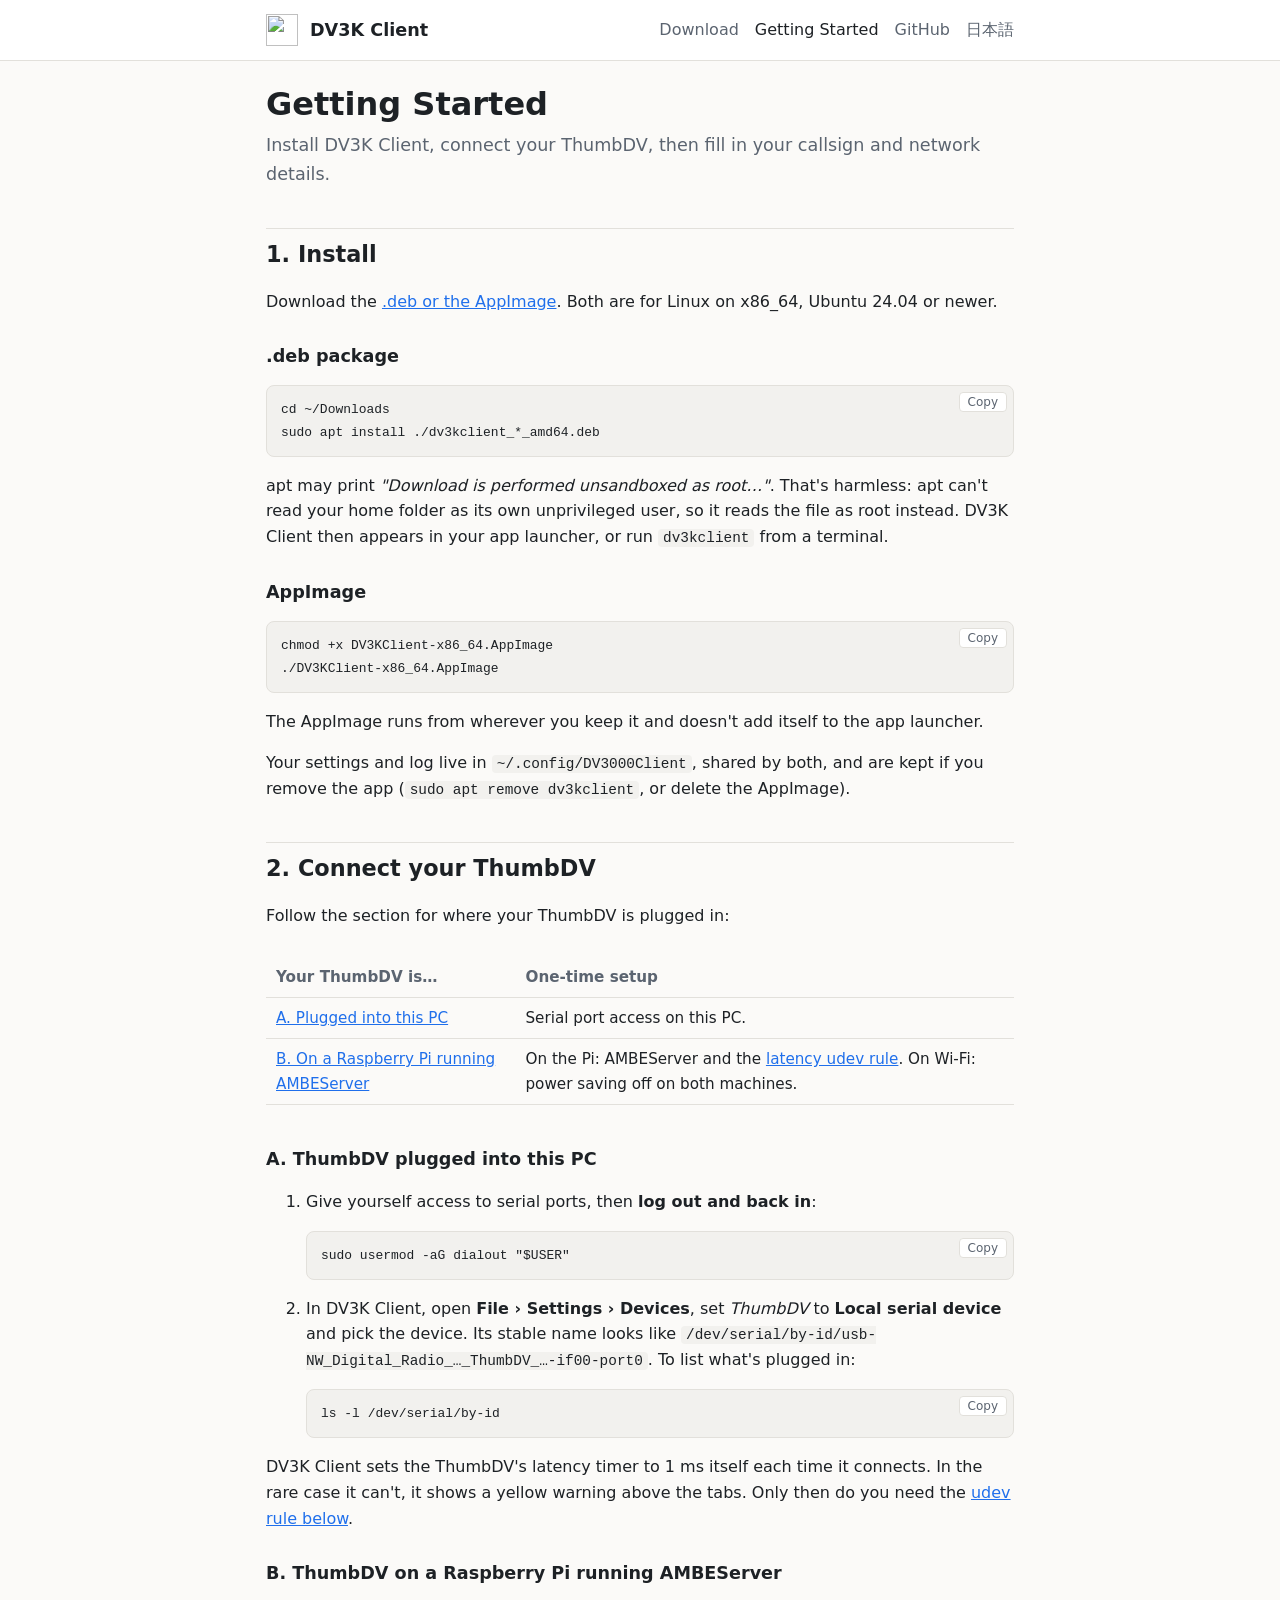
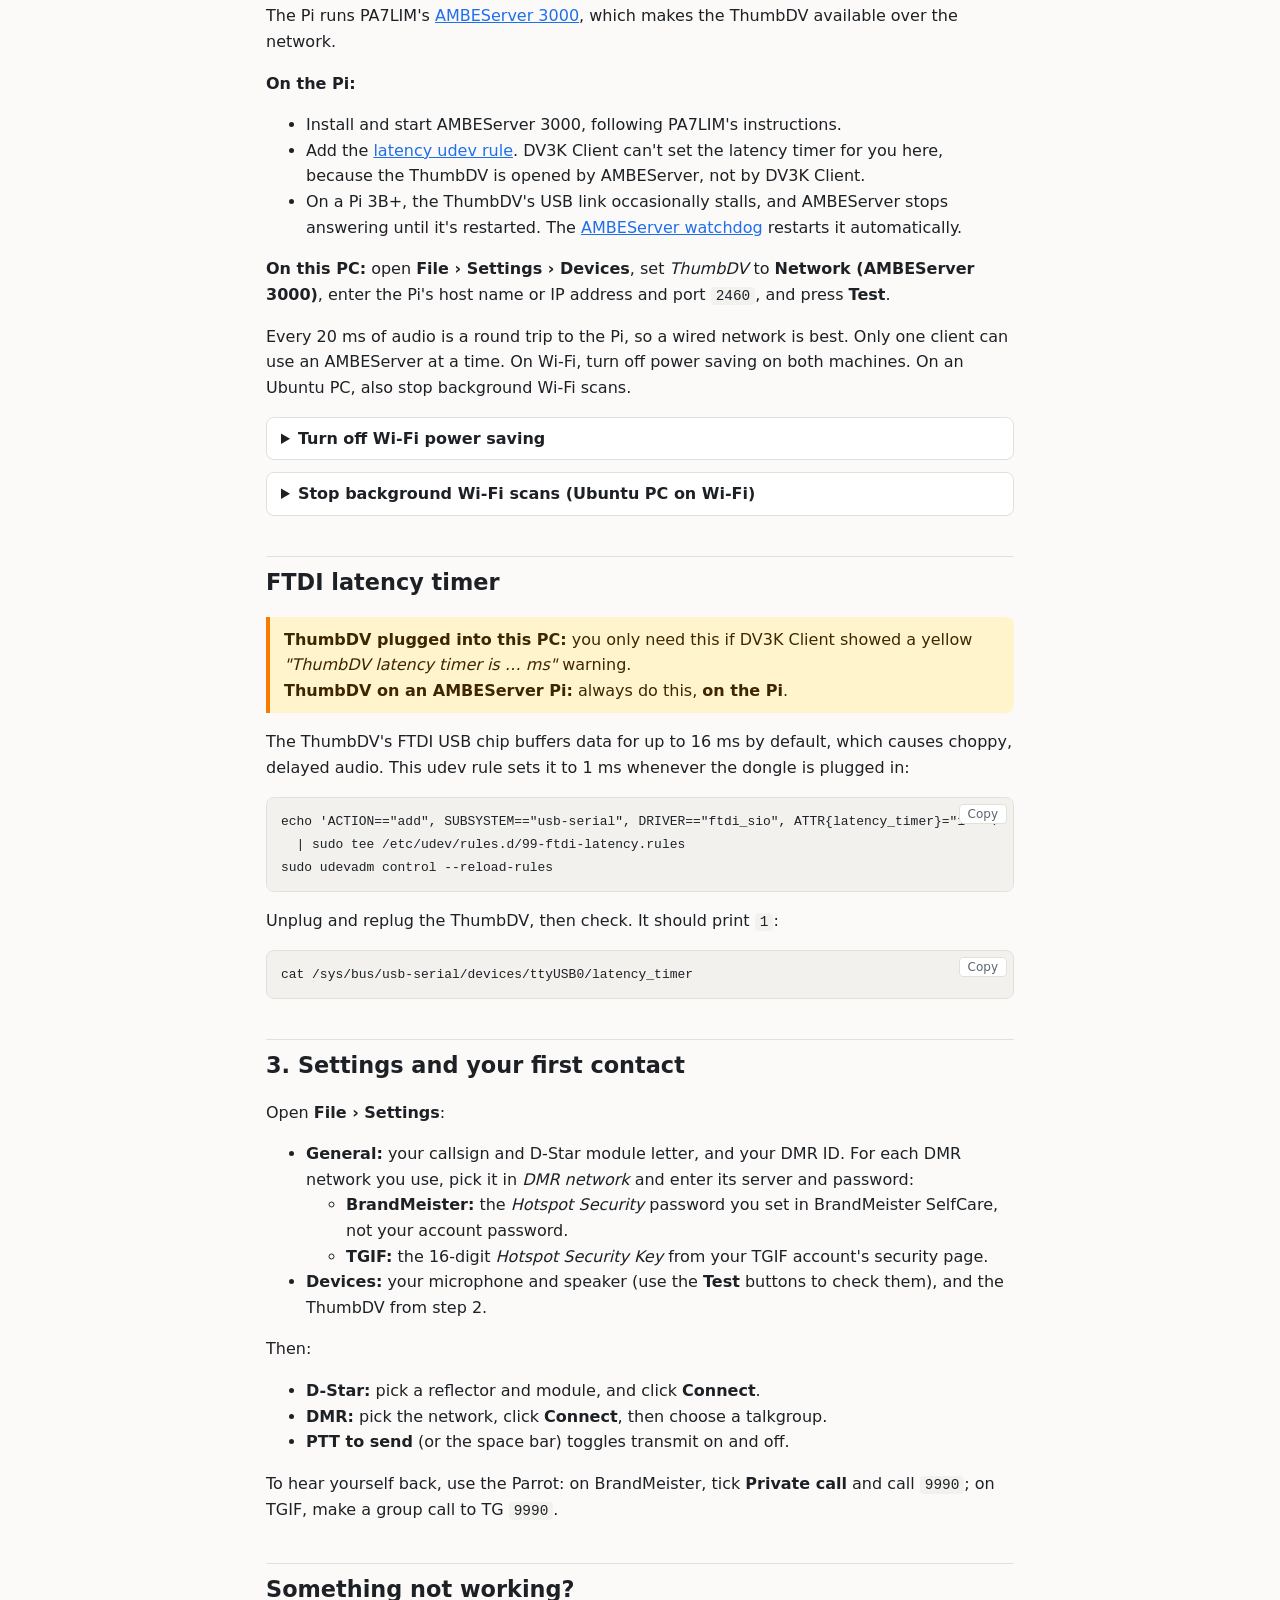
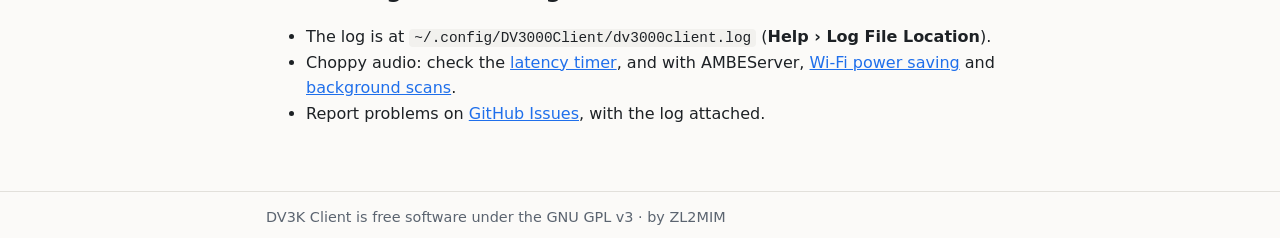
==== site/getting-started.html @ c3e06fcc "Add a Japanese Getting Started page site/ja/getting-started.html follows the English page section fo" ====
<!doctype html>
<html lang="en">
<head>
  <meta charset="utf-8">
  <meta name="viewport" content="width=device-width, initial-scale=1">
  <title>Getting Started · DV3K Client</title>
  <meta name="description" content="Install DV3K Client and set up your ThumbDV, plugged into your PC or on a Raspberry Pi running AMBEServer.">
  <link rel="icon" href="icons/dv3kclient-64.png">
  <link rel="alternate" hreflang="ja" href="ja/getting-started.html">
  <link rel="stylesheet" href="style.css">
</head>
<body>
  <header class="site">
    <div class="inner">
      <img src="icons/dv3kclient-64.png" alt="">
      <a class="name" href="./">DV3K Client</a>
      <nav>
        <a href="./">Download</a>
        <a href="getting-started.html" aria-current="page">Getting Started</a>
        <a href="https://github.com/keit/DV3000Client">GitHub</a>
        <a href="ja/getting-started.html" hreflang="ja" lang="ja">日本語</a>
      </nav>
    </div>
  </header>

  <main class="inner">
    <h1>Getting Started</h1>
    <p class="lead">Install DV3K Client, connect your ThumbDV, then fill in your callsign and
      network details.</p>

    <h2 id="install">1. Install</h2>
    <p>Download the <a href="./#download">.deb or the AppImage</a>. Both are for Linux on
      x86_64, Ubuntu 24.04 or newer.</p>

    <h3 id="install-deb">.deb package</h3>
<pre><code>cd ~/Downloads
sudo apt install ./dv3kclient_*_amd64.deb</code></pre>
    <p>apt may print <em>"Download is performed unsandboxed as root…"</em>. That's harmless:
      apt can't read your home folder as its own unprivileged user, so it reads the file as root
      instead. DV3K Client then appears in your app launcher, or run <code>dv3kclient</code>
      from a terminal.</p>

    <h3 id="install-appimage">AppImage</h3>
<pre><code>chmod +x DV3KClient-x86_64.AppImage
./DV3KClient-x86_64.AppImage</code></pre>
    <p>The AppImage runs from wherever you keep it and doesn't add itself to the app launcher.</p>

    <p>Your settings and log live in <code>~/.config/DV3000Client</code>, shared by both, and are
      kept if you remove the app (<code>sudo apt remove dv3kclient</code>, or delete the
      AppImage).</p>

    <h2 id="thumbdv">2. Connect your ThumbDV</h2>
    <p>Follow the section for where your ThumbDV is plugged in:</p>
    <div class="table-wrap">
      <table>
        <thead>
          <tr><th>Your ThumbDV is…</th><th>One-time setup</th></tr>
        </thead>
        <tbody>
          <tr>
            <td><a href="#thumbdv-usb">A. Plugged into this PC</a></td>
            <td>Serial port access on this PC.</td>
          </tr>
          <tr>
            <td><a href="#thumbdv-ambeserver">B. On a Raspberry Pi running AMBEServer</a></td>
            <td>On the Pi: AMBEServer and the <a href="#ftdi-latency-timer">latency udev rule</a>.
              On Wi-Fi: power saving off on both machines.</td>
          </tr>
        </tbody>
      </table>
    </div>

    <h3 id="thumbdv-usb">A. ThumbDV plugged into this PC</h3>
    <ol>
      <li>
        <p>Give yourself access to serial ports, then <strong>log out and back in</strong>:</p>
<pre><code>sudo usermod -aG dialout "$USER"</code></pre>
      </li>
      <li>
        <p>In DV3K Client, open <strong>File › Settings › Devices</strong>, set
          <em>ThumbDV</em> to <strong>Local serial device</strong> and pick the device. Its stable name looks
          like <code>/dev/serial/by-id/usb-NW_Digital_Radio_…_ThumbDV_…-if00-port0</code>. To
          list what's plugged in:</p>
<pre><code>ls -l /dev/serial/by-id</code></pre>
      </li>
    </ol>
    <p>DV3K Client sets the ThumbDV's latency timer to 1&nbsp;ms itself each time it connects. In
      the rare case it can't, it shows a yellow warning above the tabs. Only then do you need the
      <a href="#ftdi-latency-timer">udev rule below</a>.</p>

    <h3 id="thumbdv-ambeserver">B. ThumbDV on a Raspberry Pi running AMBEServer</h3>
    <p>The Pi runs PA7LIM's
      <a href="https://www.pa7lim.nl/ambeserver-3000-for-linux/">AMBEServer 3000</a>, which makes
      the ThumbDV available over the network.</p>
    <p><strong>On the Pi:</strong></p>
    <ul>
      <li>Install and start AMBEServer 3000, following PA7LIM's instructions.</li>
      <li>Add the <a href="#ftdi-latency-timer">latency udev rule</a>. DV3K Client can't
        set the latency timer for you here, because the ThumbDV is opened by AMBEServer, not
        by DV3K Client.</li>
      <li>On a Pi 3B+, the ThumbDV's USB link occasionally stalls, and AMBEServer stops
        answering until it's restarted. The
        <a href="https://github.com/keit/DV3000Client/tree/master/scripts/pi-star">AMBEServer
        watchdog</a> restarts it automatically.</li>
    </ul>
    <p><strong>On this PC:</strong> open <strong>File › Settings › Devices</strong>, set
      <em>ThumbDV</em> to <strong>Network (AMBEServer 3000)</strong>, enter the Pi's host name or
      IP address and port <code>2460</code>, and press <strong>Test</strong>.</p>
    <p>Every 20&nbsp;ms of audio is a round trip to the Pi, so a wired network is best. Only
      one client can use an AMBEServer at a time. On Wi-Fi, turn off power saving on both
      machines. On an Ubuntu PC, also stop background Wi-Fi scans.</p>

    <details id="wifi-powersave">
      <summary>Turn off Wi-Fi power saving</summary>
      <p>Power saving can hold packets for 100&nbsp;ms or more when traffic starts after a pause,
        which is exactly what pressing PTT does.</p>
      <p><strong>Raspberry Pi</strong> (Raspberry Pi OS, Pi-Star):</p>
<pre><code>echo 'ACTION=="add", SUBSYSTEM=="net", KERNEL=="wlan*", RUN+="/sbin/iw dev $env{INTERFACE} set power_save off"' \
  | sudo tee /etc/udev/rules.d/70-wifi-powersave-off.rules
sudo reboot</code></pre>
      <p><strong>Ubuntu PC</strong> (NetworkManager):</p>
<pre><code>printf '[connection]\nwifi.powersave = 2\n' \
  | sudo tee /etc/NetworkManager/conf.d/wifi-powersave-off.conf
sudo systemctl restart NetworkManager</code></pre>
      <p>Check with <code>iw dev &lt;interface&gt; get power_save</code>. <code>iw dev</code>
        lists the interface names.</p>
    </details>

    <details id="wifi-scans">
      <summary>Stop background Wi-Fi scans (Ubuntu PC on Wi-Fi)</summary>
      <p>Every few minutes the Wi-Fi card scans all channels, which takes it off your
        network for about 9 seconds and breaks up audio for 10–20 seconds. On a GNOME desktop
        two things trigger these scans, and both need turning off:</p>
      <ol>
        <li>
          <p><strong>Location Services</strong> (Settings › Privacy &amp; Security). Features that
            use your location stop working, e.g. Night Light's automatic schedule.</p>
<pre><code>gsettings set org.gnome.system.location enabled false</code></pre>
        </li>
        <li>
          <p><strong>NetworkManager's roaming scan</strong>, which stops when the connection is
            locked to your access point. The PC then won't switch access points by itself, so
            skip this on a mesh network or a laptop that moves around. Replace
            <code>MyWiFi</code> with your connection's name from
            <code>nmcli connection show</code>:</p>
<pre><code>iw dev | grep Interface                 # e.g. wlp1s0
iw dev wlp1s0 link | head -1             # Connected to xx:xx:xx:xx:xx:xx
nmcli connection modify MyWiFi 802-11-wireless.bssid xx:xx:xx:xx:xx:xx
nmcli connection up MyWiFi</code></pre>
        </li>
      </ol>
    </details>

    <h2 id="ftdi-latency-timer">FTDI latency timer</h2>
    <div class="callout">
      <strong>ThumbDV plugged into this PC:</strong> you only need this if DV3K Client showed a
      yellow <em>"ThumbDV latency timer is … ms"</em> warning.<br>
      <strong>ThumbDV on an AMBEServer Pi:</strong> always do this, <strong>on the
      Pi</strong>.
    </div>
    <p>The ThumbDV's FTDI USB chip buffers data for up to 16&nbsp;ms by default, which causes
      choppy, delayed audio. This udev rule sets it to 1&nbsp;ms whenever the dongle is plugged
      in:</p>
<pre><code>echo 'ACTION=="add", SUBSYSTEM=="usb-serial", DRIVER=="ftdi_sio", ATTR{latency_timer}="1"' \
  | sudo tee /etc/udev/rules.d/99-ftdi-latency.rules
sudo udevadm control --reload-rules</code></pre>
    <p>Unplug and replug the ThumbDV, then check. It should print <code>1</code>:</p>
<pre><code>cat /sys/bus/usb-serial/devices/ttyUSB0/latency_timer</code></pre>

    <h2 id="settings">3. Settings and your first contact</h2>
    <p>Open <strong>File › Settings</strong>:</p>
    <ul>
      <li><strong>General:</strong> your callsign and D-Star module letter, and your DMR ID. For
        each DMR network you use, pick it in <em>DMR network</em> and enter its server and
        password:
        <ul>
          <li><strong>BrandMeister:</strong> the <em>Hotspot Security</em> password you set in
            BrandMeister SelfCare, not your account password.</li>
          <li><strong>TGIF:</strong> the 16-digit <em>Hotspot Security Key</em> from your TGIF
            account's security page.</li>
        </ul>
      </li>
      <li><strong>Devices:</strong> your microphone and speaker (use the <strong>Test</strong>
        buttons to check them), and the ThumbDV from step 2.</li>
    </ul>
    <p>Then:</p>
    <ul>
      <li><strong>D-Star:</strong> pick a reflector and module, and click
        <strong>Connect</strong>.</li>
      <li><strong>DMR:</strong> pick the network, click <strong>Connect</strong>, then choose a
        talkgroup.</li>
      <li><strong>PTT to send</strong> (or the space bar) toggles transmit on and off.</li>
    </ul>
    <p>To hear yourself back, use the Parrot: on BrandMeister, tick <strong>Private
      call</strong> and call <code>9990</code>; on TGIF, make a group call to TG
      <code>9990</code>.</p>

    <h2 id="help">Something not working?</h2>
    <ul>
      <li>The log is at <code>~/.config/DV3000Client/dv3000client.log</code>
        (<strong>Help › Log File Location</strong>).</li>
      <li>Choppy audio: check the <a href="#ftdi-latency-timer">latency timer</a>, and with
        AMBEServer, <a href="#wifi-powersave">Wi-Fi power saving</a> and
        <a href="#wifi-scans">background scans</a>.</li>
      <li>Report problems on <a href="https://github.com/keit/DV3000Client/issues">GitHub
        Issues</a>, with the log attached.</li>
    </ul>
  </main>

  <footer>
    <div class="inner">DV3K Client is free software under the GNU GPL v3 &middot; by ZL2MIM</div>
  </footer>
  <script src="site.js"></script>
</body>
</html>
---- site/style.css ----
:root {
  --bg: #fbfaf8;
  --surface: #ffffff;
  --text: #1d2125;
  --muted: #5b6470;
  --border: #e2e0db;
  --accent: #1f6feb;
  --accent-text: #ffffff;
  --code-bg: #f2f1ee;
  --warn-bg: #fff4cc;
  --warn-border: #f57c00;
  --warn-text: #3e2700;
  --radius: 8px;
  color-scheme: light;
}

@media (prefers-color-scheme: dark) {
  :root {
    --bg: #15181c;
    --surface: #1c2025;
    --text: #e6e8eb;
    --muted: #9aa3ad;
    --border: #2d333a;
    --accent: #4c94ff;
    --accent-text: #0b0d10;
    --code-bg: #22272e;
    --warn-bg: #3a2e10;
    --warn-border: #f5a623;
    --warn-text: #fbe7b5;
    color-scheme: dark;
  }
}

* { box-sizing: border-box; }

body {
  margin: 0;
  background: var(--bg);
  color: var(--text);
  font: 16px/1.6 system-ui, -apple-system, "Segoe UI", Ubuntu, Roboto, sans-serif;
}

a { color: var(--accent); }

header.site {
  border-bottom: 1px solid var(--border);
  background: var(--surface);
}
header.site .inner {
  display: flex;
  align-items: center;
  gap: 12px;
  flex-wrap: wrap;
}
header.site img { width: 32px; height: 32px; }
header.site .name { font-weight: 700; color: var(--text); text-decoration: none; font-size: 1.1rem; }
header.site nav { margin-left: auto; display: flex; gap: 16px; }
header.site nav a { color: var(--muted); text-decoration: none; }
header.site nav a:hover, header.site nav a[aria-current] { color: var(--text); }

.inner { max-width: 780px; margin: 0 auto; padding: 14px 16px; }
main.inner { padding-top: 24px; padding-bottom: 48px; }

h1 { font-size: 2rem; line-height: 1.2; margin: 0 0 8px; }
h2 { font-size: 1.4rem; margin: 40px 0 8px; padding-top: 8px; border-top: 1px solid var(--border); }
h3 { font-size: 1.1rem; margin: 28px 0 6px; }
.lead { color: var(--muted); font-size: 1.1rem; margin-top: 0; }

pre, code { font-family: ui-monospace, "SFMono-Regular", "Ubuntu Mono", Menlo, monospace; font-size: 0.9em; }
code { background: var(--code-bg); padding: 1px 5px; border-radius: 4px; }
pre {
  position: relative;
  background: var(--code-bg);
  border: 1px solid var(--border);
  border-radius: var(--radius);
  /* Room on the right so the Copy button never covers a command. */
  padding: 12px 70px 12px 14px;
  overflow-x: auto;
}
pre code { background: none; padding: 0; }
pre .copy {
  position: absolute;
  top: 6px;
  right: 6px;
  font: 12px system-ui, sans-serif;
  padding: 2px 8px;
  border: 1px solid var(--border);
  border-radius: 4px;
  background: var(--surface);
  color: var(--muted);
  cursor: pointer;
}

table { border-collapse: collapse; width: 100%; margin: 12px 0; font-size: 0.95rem; }
th, td { text-align: left; vertical-align: top; padding: 8px 10px; border-bottom: 1px solid var(--border); }
th { color: var(--muted); font-weight: 600; }
.table-wrap { overflow-x: auto; }

.downloads { display: grid; grid-template-columns: repeat(auto-fit, minmax(240px, 1fr)); gap: 16px; margin: 24px 0; }
.card {
  background: var(--surface);
  border: 1px solid var(--border);
  border-radius: var(--radius);
  padding: 18px;
}
.card h3 { margin-top: 0; }
.card p { margin: 6px 0 14px; color: var(--muted); }
.button {
  display: inline-block;
  background: var(--accent);
  color: var(--accent-text);
  text-decoration: none;
  font-weight: 600;
  padding: 9px 16px;
  border-radius: 6px;
}
.version { color: var(--muted); font-size: 0.95rem; }

.callout {
  border-left: 4px solid var(--warn-border);
  background: var(--warn-bg);
  color: var(--warn-text);
  padding: 10px 14px;
  border-radius: 0 var(--radius) var(--radius) 0;
  margin: 16px 0;
}
.callout a { color: inherit; }

details {
  border: 1px solid var(--border);
  border-radius: var(--radius);
  padding: 8px 14px;
  margin: 12px 0;
  background: var(--surface);
}
details summary { cursor: pointer; font-weight: 600; }
details[open] summary { margin-bottom: 8px; }

ul.features { padding-left: 20px; }
footer { color: var(--muted); font-size: 0.9rem; border-top: 1px solid var(--border); }
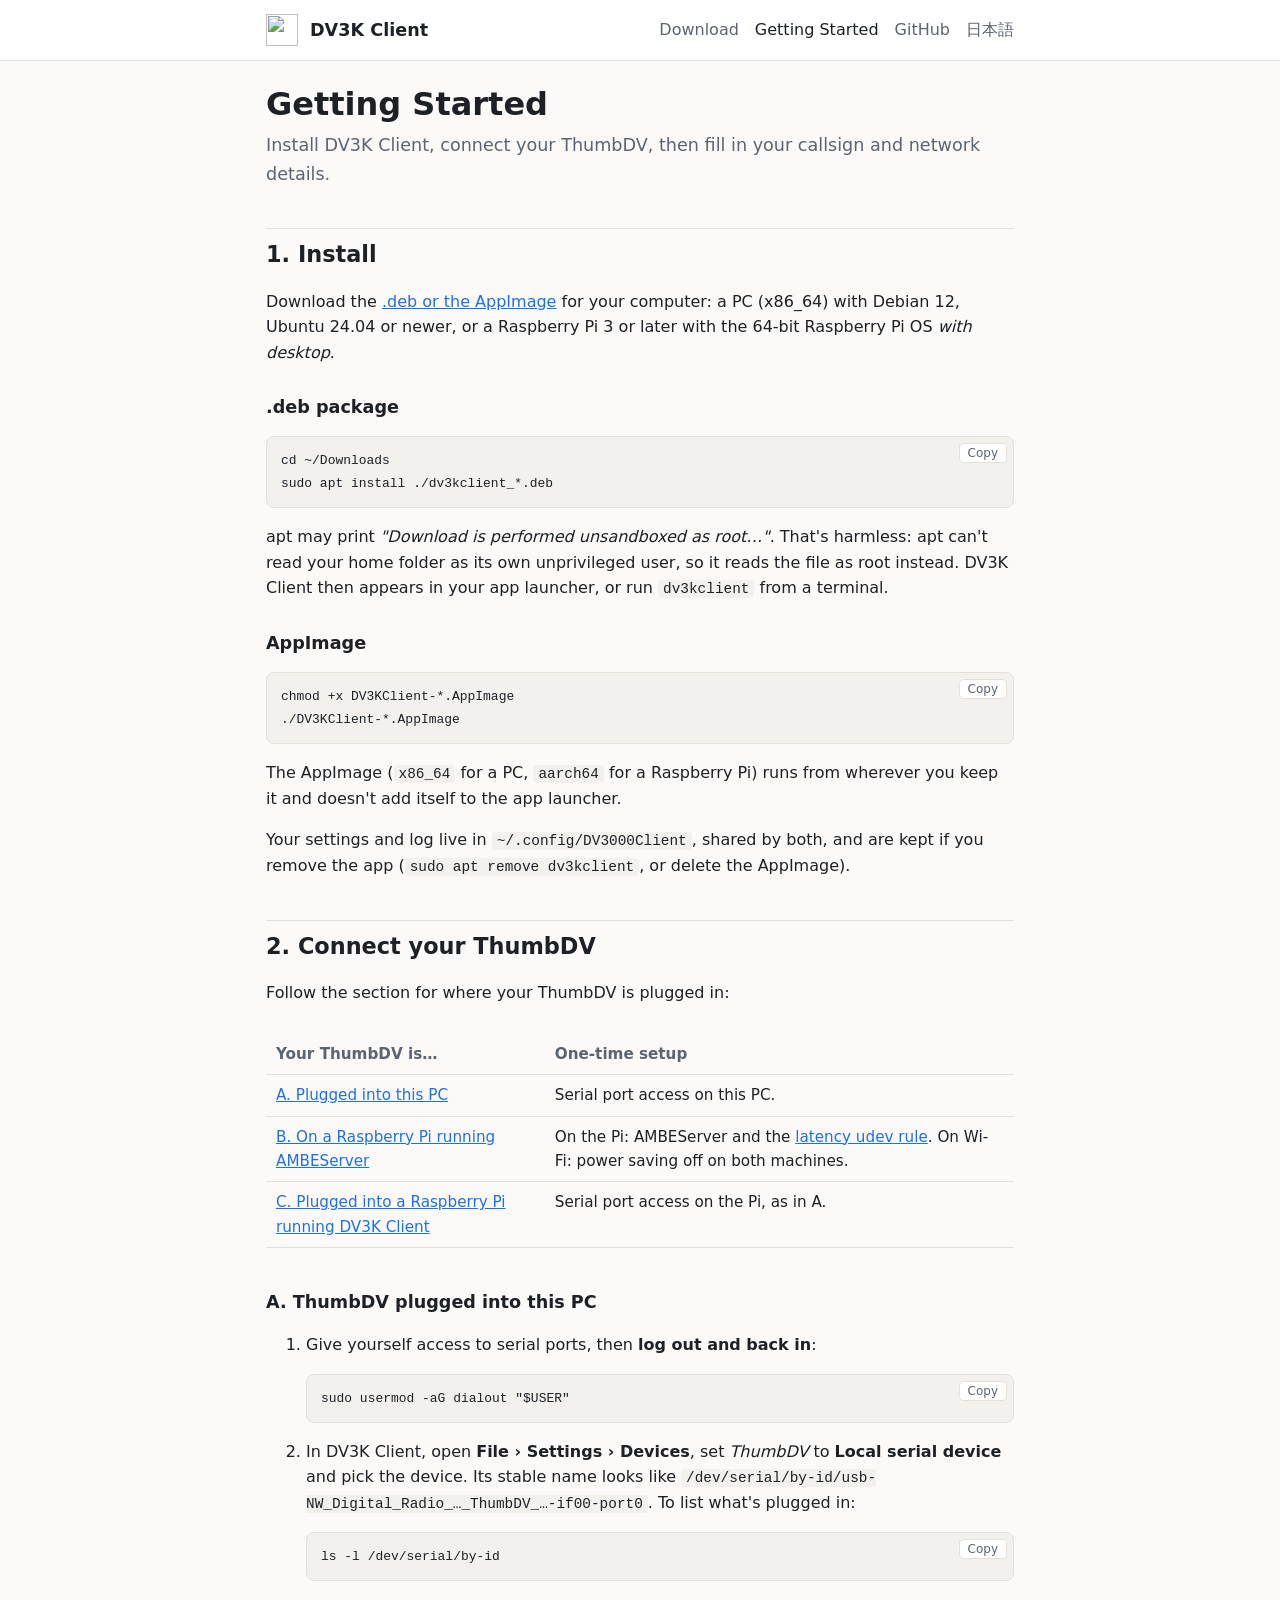
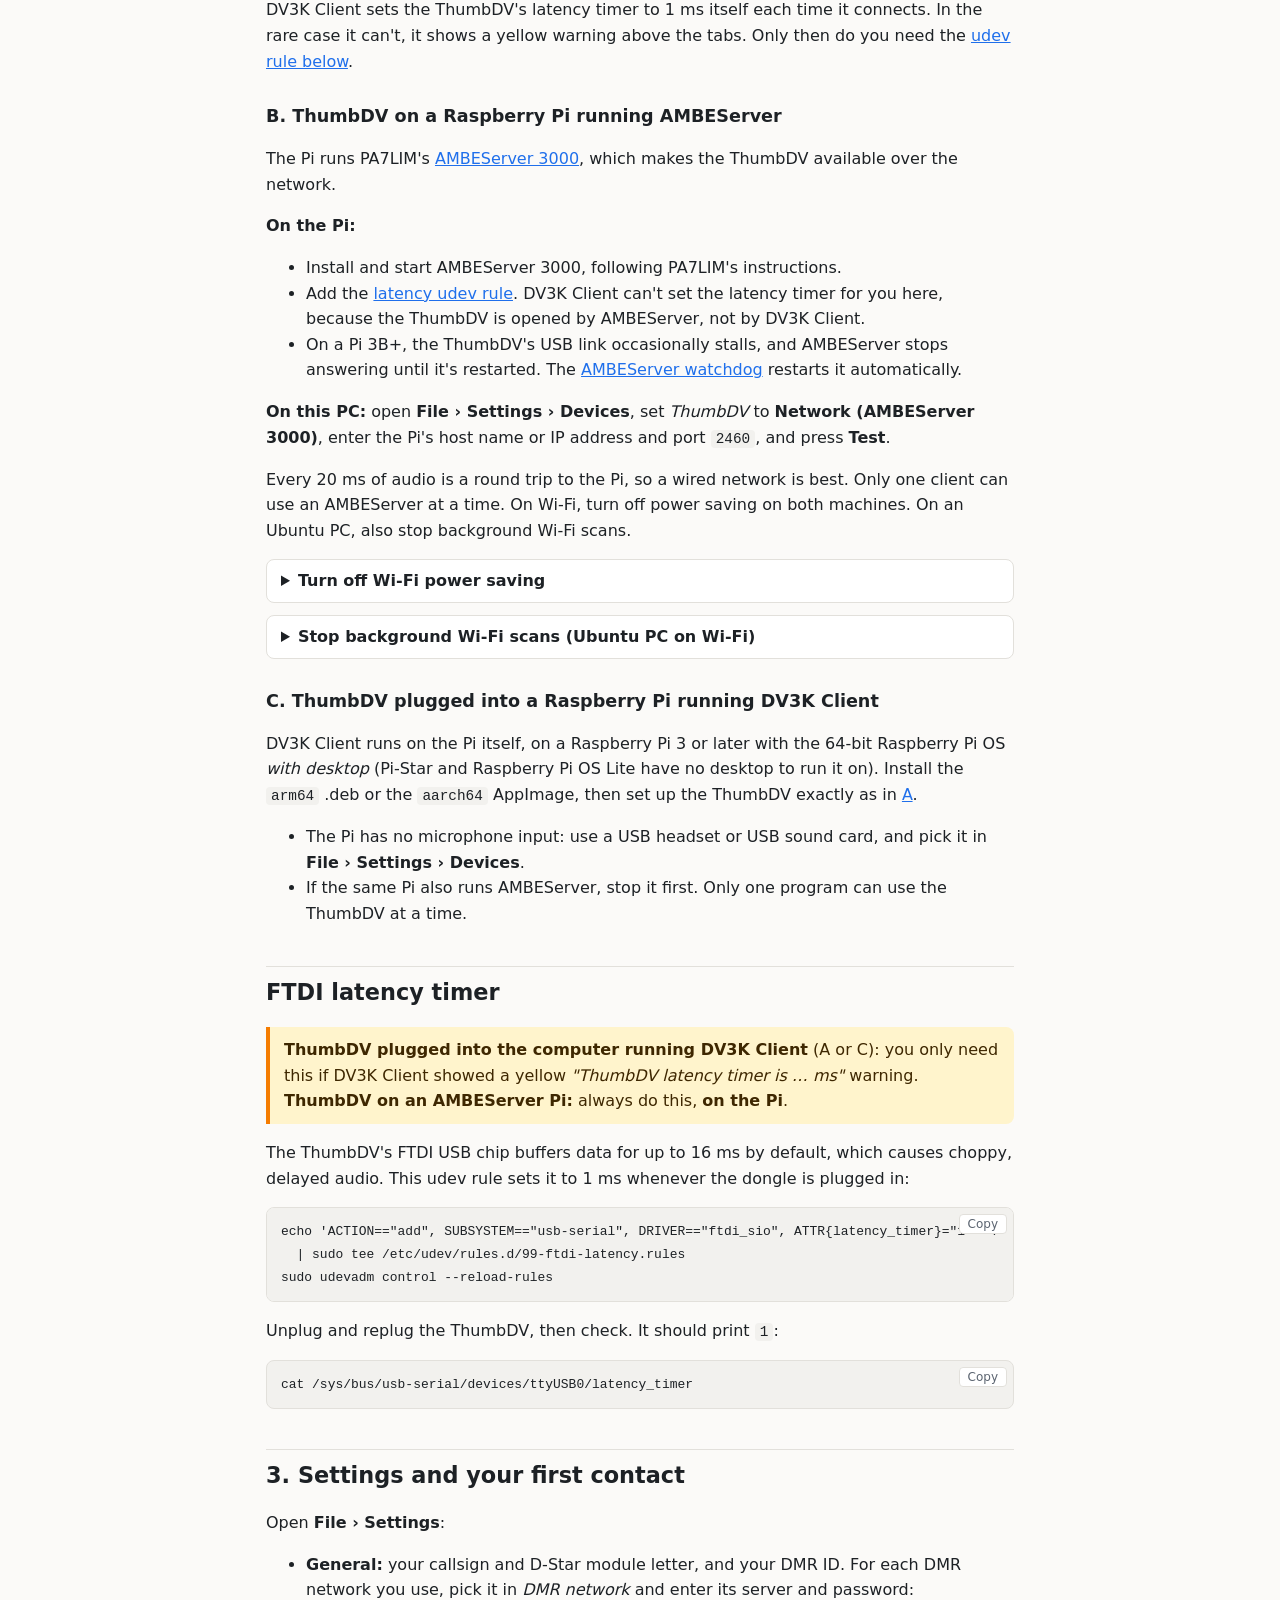
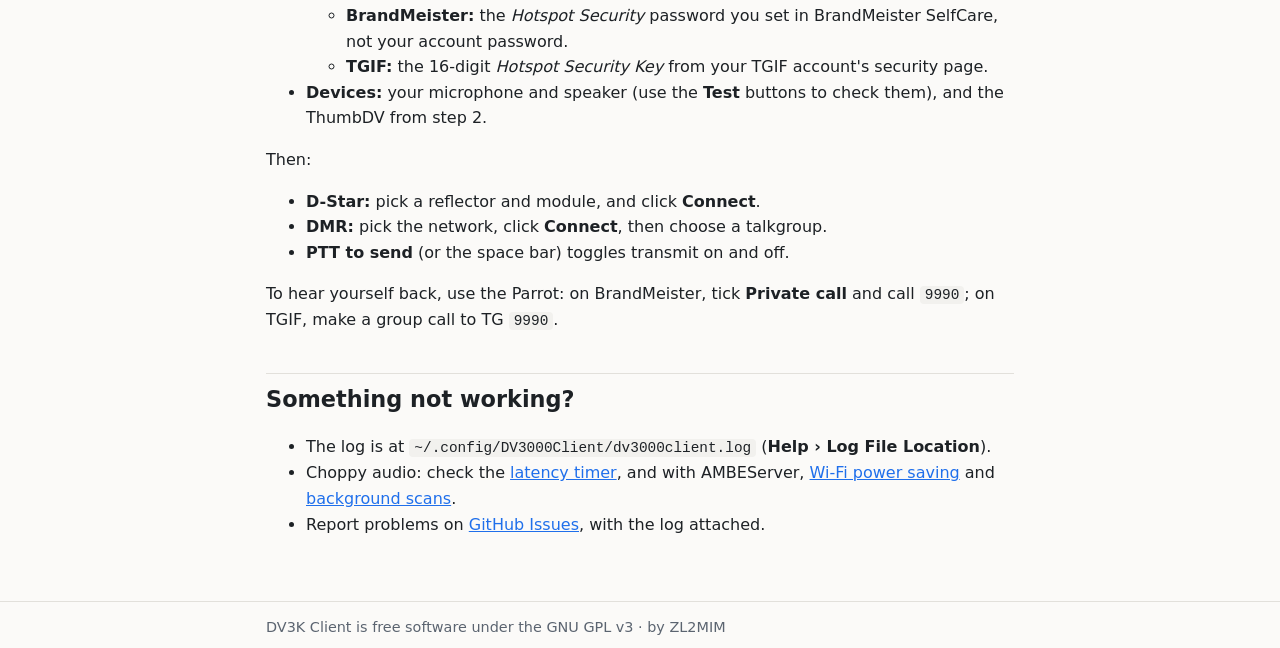
==== commit 00881072: "Document the Raspberry Pi builds on the site and in the release notes The download page now has a PC" ====
--- a/site/getting-started.html
+++ b/site/getting-started.html
@@ -4,7 +4,7 @@
   <meta charset="utf-8">
   <meta name="viewport" content="width=device-width, initial-scale=1">
   <title>Getting Started · DV3K Client</title>
-  <meta name="description" content="Install DV3K Client and set up your ThumbDV, plugged into your PC or on a Raspberry Pi running AMBEServer.">
+  <meta name="description" content="Install DV3K Client on a PC or Raspberry Pi and set up your ThumbDV, plugged into it or on a Raspberry Pi running AMBEServer.">
   <link rel="icon" href="icons/dv3kclient-64.png">
   <link rel="alternate" hreflang="ja" href="ja/getting-started.html">
   <link rel="stylesheet" href="style.css">
@@ -29,21 +29,23 @@
       network details.</p>
 
     <h2 id="install">1. Install</h2>
-    <p>Download the <a href="./#download">.deb or the AppImage</a>. Both are for Linux on
-      x86_64, Ubuntu 24.04 or newer.</p>
+    <p>Download the <a href="./#download">.deb or the AppImage</a> for your computer: a PC
+      (x86_64) with Debian 12, Ubuntu 24.04 or newer, or a Raspberry Pi 3 or later with the 64-bit
+      Raspberry Pi OS <em>with desktop</em>.</p>
 
     <h3 id="install-deb">.deb package</h3>
 <pre><code>cd ~/Downloads
-sudo apt install ./dv3kclient_*_amd64.deb</code></pre>
+sudo apt install ./dv3kclient_*.deb</code></pre>
     <p>apt may print <em>"Download is performed unsandboxed as root…"</em>. That's harmless:
       apt can't read your home folder as its own unprivileged user, so it reads the file as root
       instead. DV3K Client then appears in your app launcher, or run <code>dv3kclient</code>
       from a terminal.</p>
 
     <h3 id="install-appimage">AppImage</h3>
-<pre><code>chmod +x DV3KClient-x86_64.AppImage
-./DV3KClient-x86_64.AppImage</code></pre>
-    <p>The AppImage runs from wherever you keep it and doesn't add itself to the app launcher.</p>
+<pre><code>chmod +x DV3KClient-*.AppImage
+./DV3KClient-*.AppImage</code></pre>
+    <p>The AppImage (<code>x86_64</code> for a PC, <code>aarch64</code> for a Raspberry Pi) runs from
+      wherever you keep it and doesn't add itself to the app launcher.</p>
 
     <p>Your settings and log live in <code>~/.config/DV3000Client</code>, shared by both, and are
       kept if you remove the app (<code>sudo apt remove dv3kclient</code>, or delete the
@@ -65,6 +67,10 @@
             <td><a href="#thumbdv-ambeserver">B. On a Raspberry Pi running AMBEServer</a></td>
             <td>On the Pi: AMBEServer and the <a href="#ftdi-latency-timer">latency udev rule</a>.
               On Wi-Fi: power saving off on both machines.</td>
+          </tr>
+          <tr>
+            <td><a href="#thumbdv-pi">C. Plugged into a Raspberry Pi running DV3K Client</a></td>
+            <td>Serial port access on the Pi, as in A.</td>
           </tr>
         </tbody>
       </table>
@@ -151,10 +157,23 @@
       </ol>
     </details>
 
+    <h3 id="thumbdv-pi">C. ThumbDV plugged into a Raspberry Pi running DV3K Client</h3>
+    <p>DV3K Client runs on the Pi itself, on a Raspberry Pi 3 or later with the 64-bit Raspberry Pi
+      OS <em>with desktop</em> (Pi-Star and Raspberry Pi OS Lite have no desktop to run it on).
+      Install the <code>arm64</code> .deb or the <code>aarch64</code> AppImage, then set up the
+      ThumbDV exactly as in <a href="#thumbdv-usb">A</a>.</p>
+    <ul>
+      <li>The Pi has no microphone input: use a USB headset or USB sound card, and pick it in
+        <strong>File › Settings › Devices</strong>.</li>
+      <li>If the same Pi also runs AMBEServer, stop it first. Only one program can use the
+        ThumbDV at a time.</li>
+    </ul>
+
     <h2 id="ftdi-latency-timer">FTDI latency timer</h2>
     <div class="callout">
-      <strong>ThumbDV plugged into this PC:</strong> you only need this if DV3K Client showed a
-      yellow <em>"ThumbDV latency timer is … ms"</em> warning.<br>
+      <strong>ThumbDV plugged into the computer running DV3K Client</strong> (A or C): you only
+      need this if DV3K Client showed a yellow <em>"ThumbDV latency timer is … ms"</em>
+      warning.<br>
       <strong>ThumbDV on an AMBEServer Pi:</strong> always do this, <strong>on the
       Pi</strong>.
     </div>
--- a/site/style.css
+++ b/site/style.css
@@ -114,6 +114,13 @@
   padding: 9px 16px;
   border-radius: 6px;
 }
+.button.secondary {
+  background: transparent;
+  color: var(--accent);
+  border: 1px solid var(--accent);
+  padding: 8px 15px;
+  margin-left: 6px;
+}
 .version { color: var(--muted); font-size: 0.95rem; }
 
 .callout {
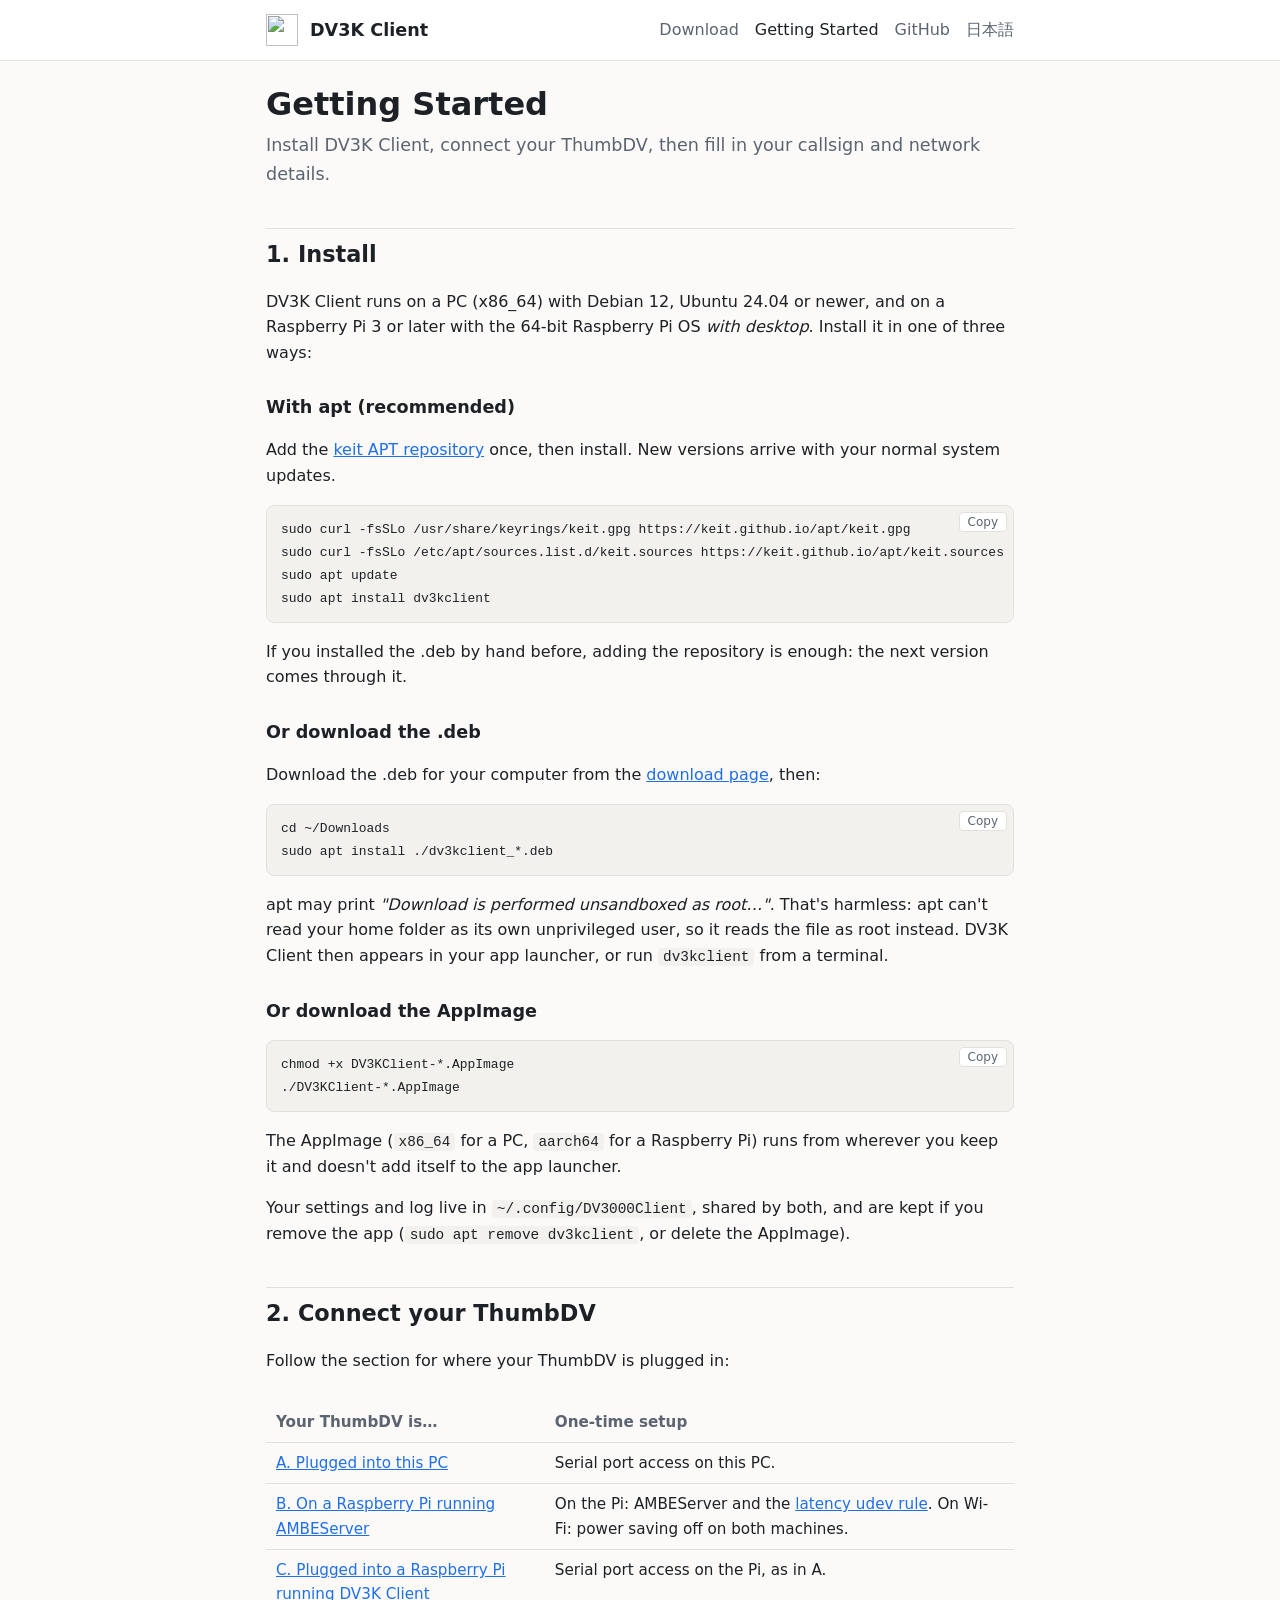
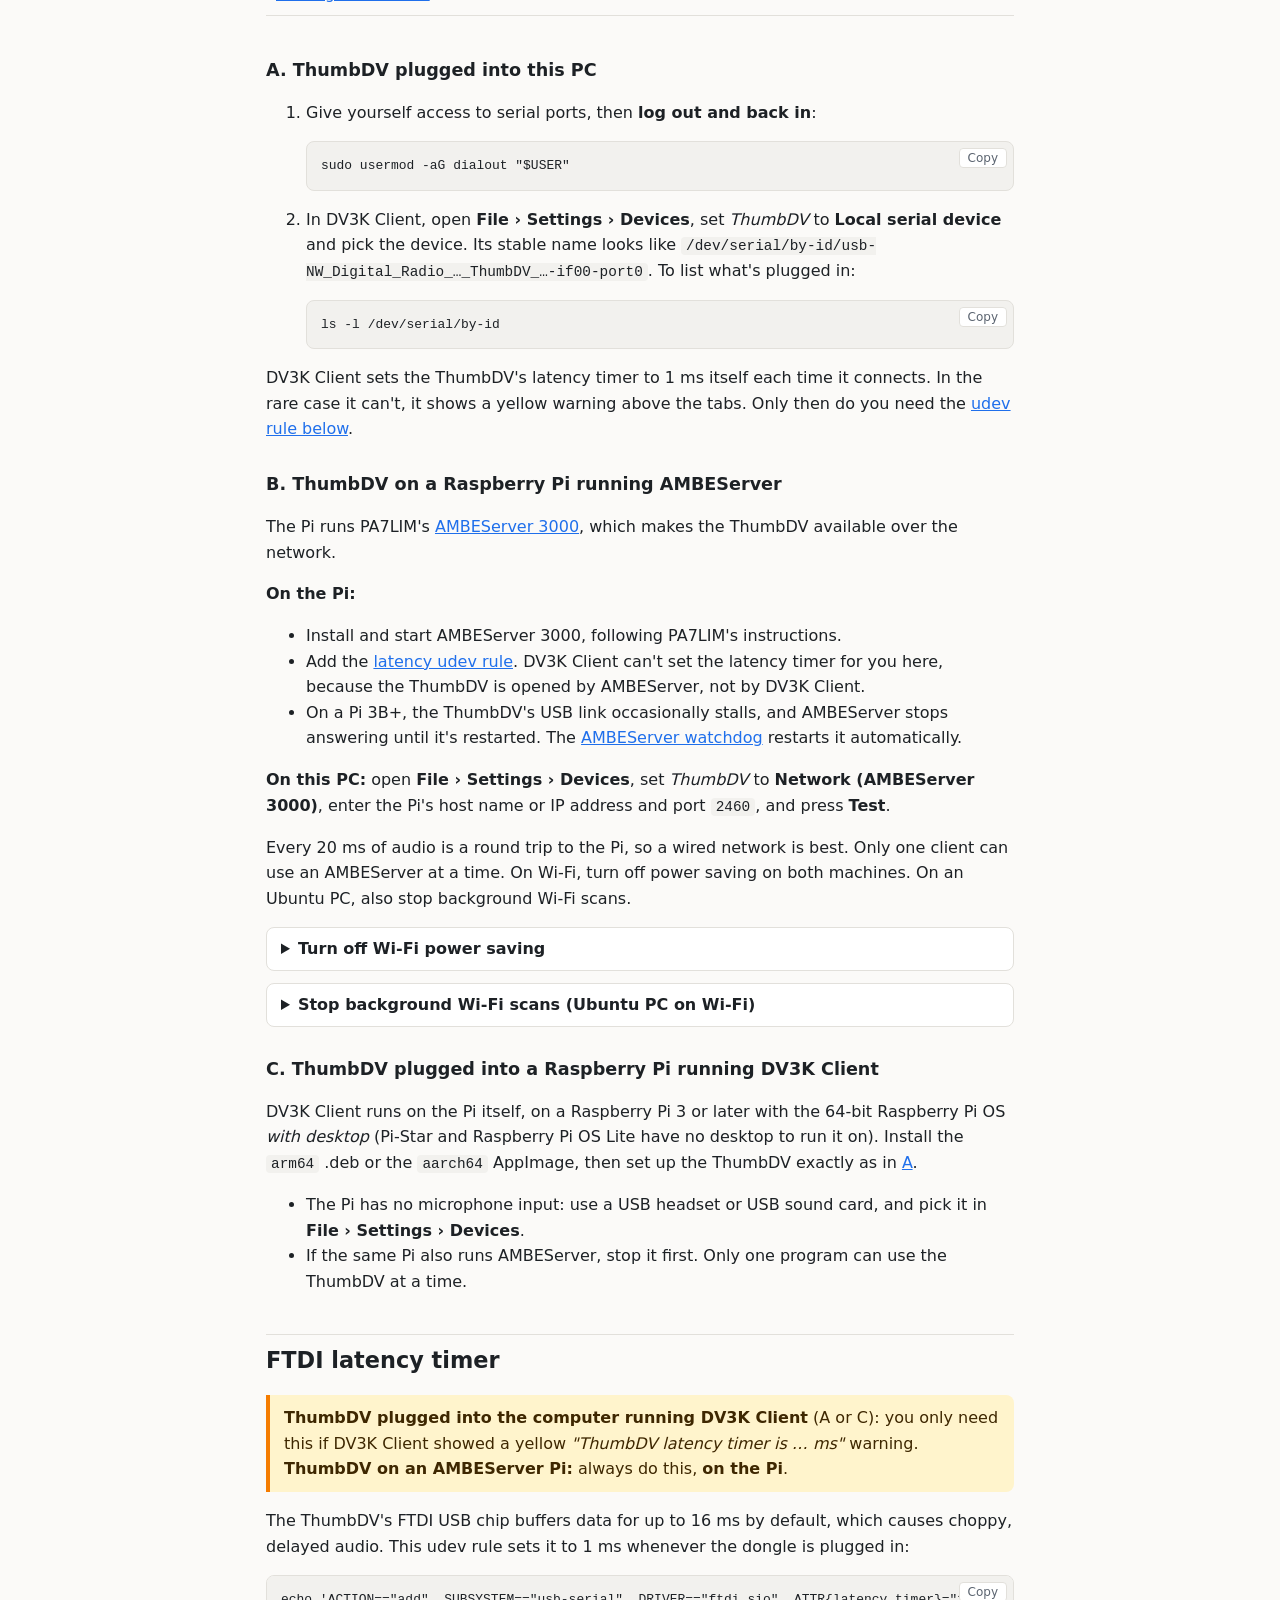
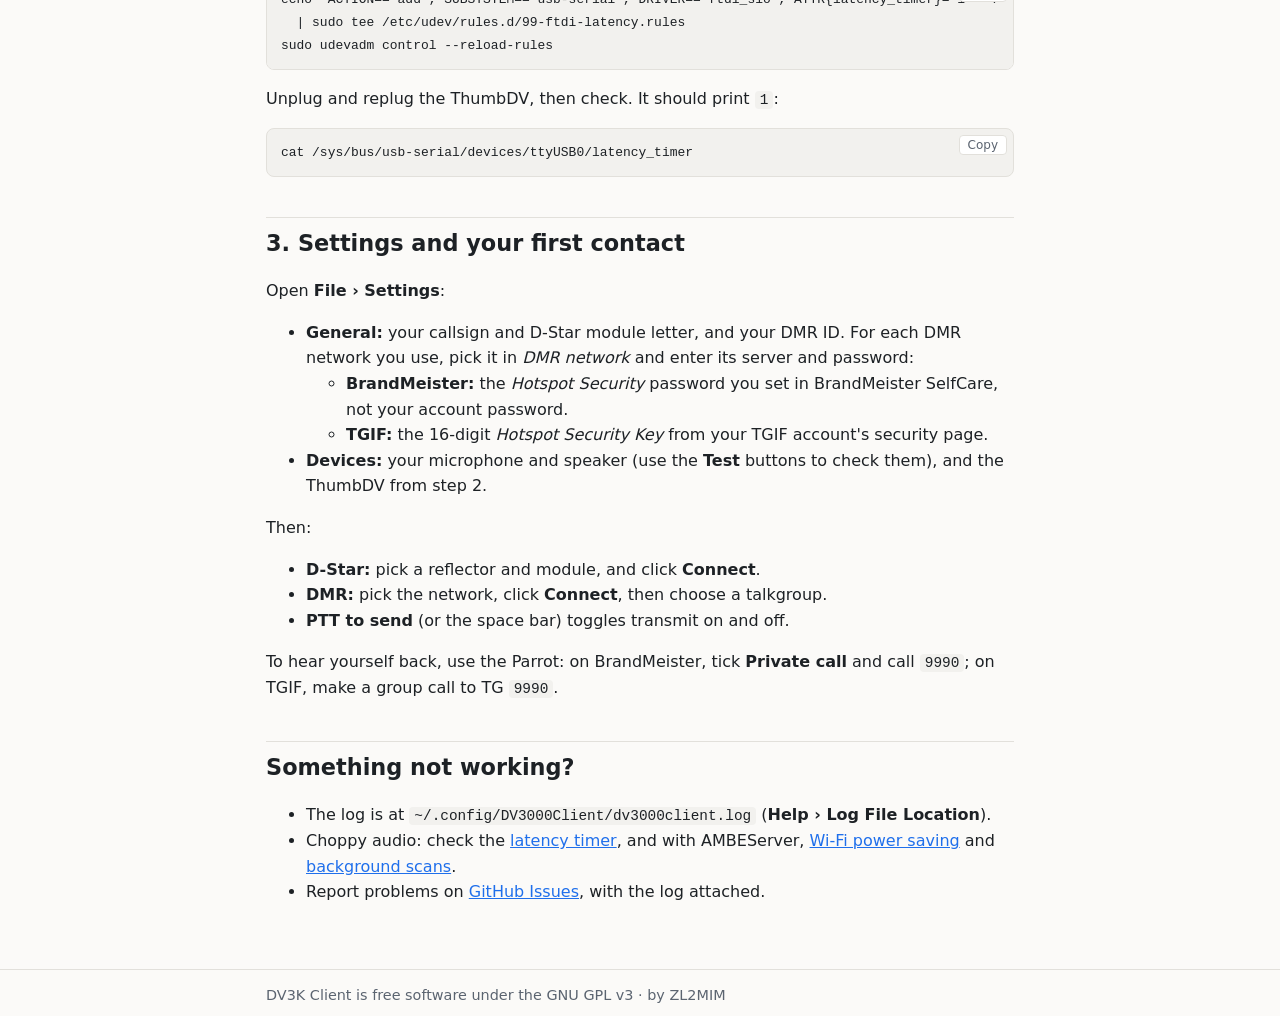
==== commit d80bf422: "Recommend installing from the keit APT repository The download page and Getting Started (English and" ====
--- a/site/getting-started.html
+++ b/site/getting-started.html
@@ -29,11 +29,22 @@
       network details.</p>
 
     <h2 id="install">1. Install</h2>
-    <p>Download the <a href="./#download">.deb or the AppImage</a> for your computer: a PC
-      (x86_64) with Debian 12, Ubuntu 24.04 or newer, or a Raspberry Pi 3 or later with the 64-bit
-      Raspberry Pi OS <em>with desktop</em>.</p>
-
-    <h3 id="install-deb">.deb package</h3>
+    <p>DV3K Client runs on a PC (x86_64) with Debian 12, Ubuntu 24.04 or newer, and on a
+      Raspberry Pi 3 or later with the 64-bit Raspberry Pi OS <em>with desktop</em>. Install it in
+      one of three ways:</p>
+
+    <h3 id="install-apt">With apt (recommended)</h3>
+    <p>Add the <a href="https://keit.github.io/apt/">keit APT repository</a> once, then install.
+      New versions arrive with your normal system updates.</p>
+<pre><code>sudo curl -fsSLo /usr/share/keyrings/keit.gpg https://keit.github.io/apt/keit.gpg
+sudo curl -fsSLo /etc/apt/sources.list.d/keit.sources https://keit.github.io/apt/keit.sources
+sudo apt update
+sudo apt install dv3kclient</code></pre>
+    <p>If you installed the .deb by hand before, adding the repository is enough: the next
+      version comes through it.</p>
+
+    <h3 id="install-deb">Or download the .deb</h3>
+    <p>Download the .deb for your computer from the <a href="./#download">download page</a>, then:</p>
 <pre><code>cd ~/Downloads
 sudo apt install ./dv3kclient_*.deb</code></pre>
     <p>apt may print <em>"Download is performed unsandboxed as root…"</em>. That's harmless:
@@ -41,7 +52,7 @@
       instead. DV3K Client then appears in your app launcher, or run <code>dv3kclient</code>
       from a terminal.</p>
 
-    <h3 id="install-appimage">AppImage</h3>
+    <h3 id="install-appimage">Or download the AppImage</h3>
 <pre><code>chmod +x DV3KClient-*.AppImage
 ./DV3KClient-*.AppImage</code></pre>
     <p>The AppImage (<code>x86_64</code> for a PC, <code>aarch64</code> for a Raspberry Pi) runs from
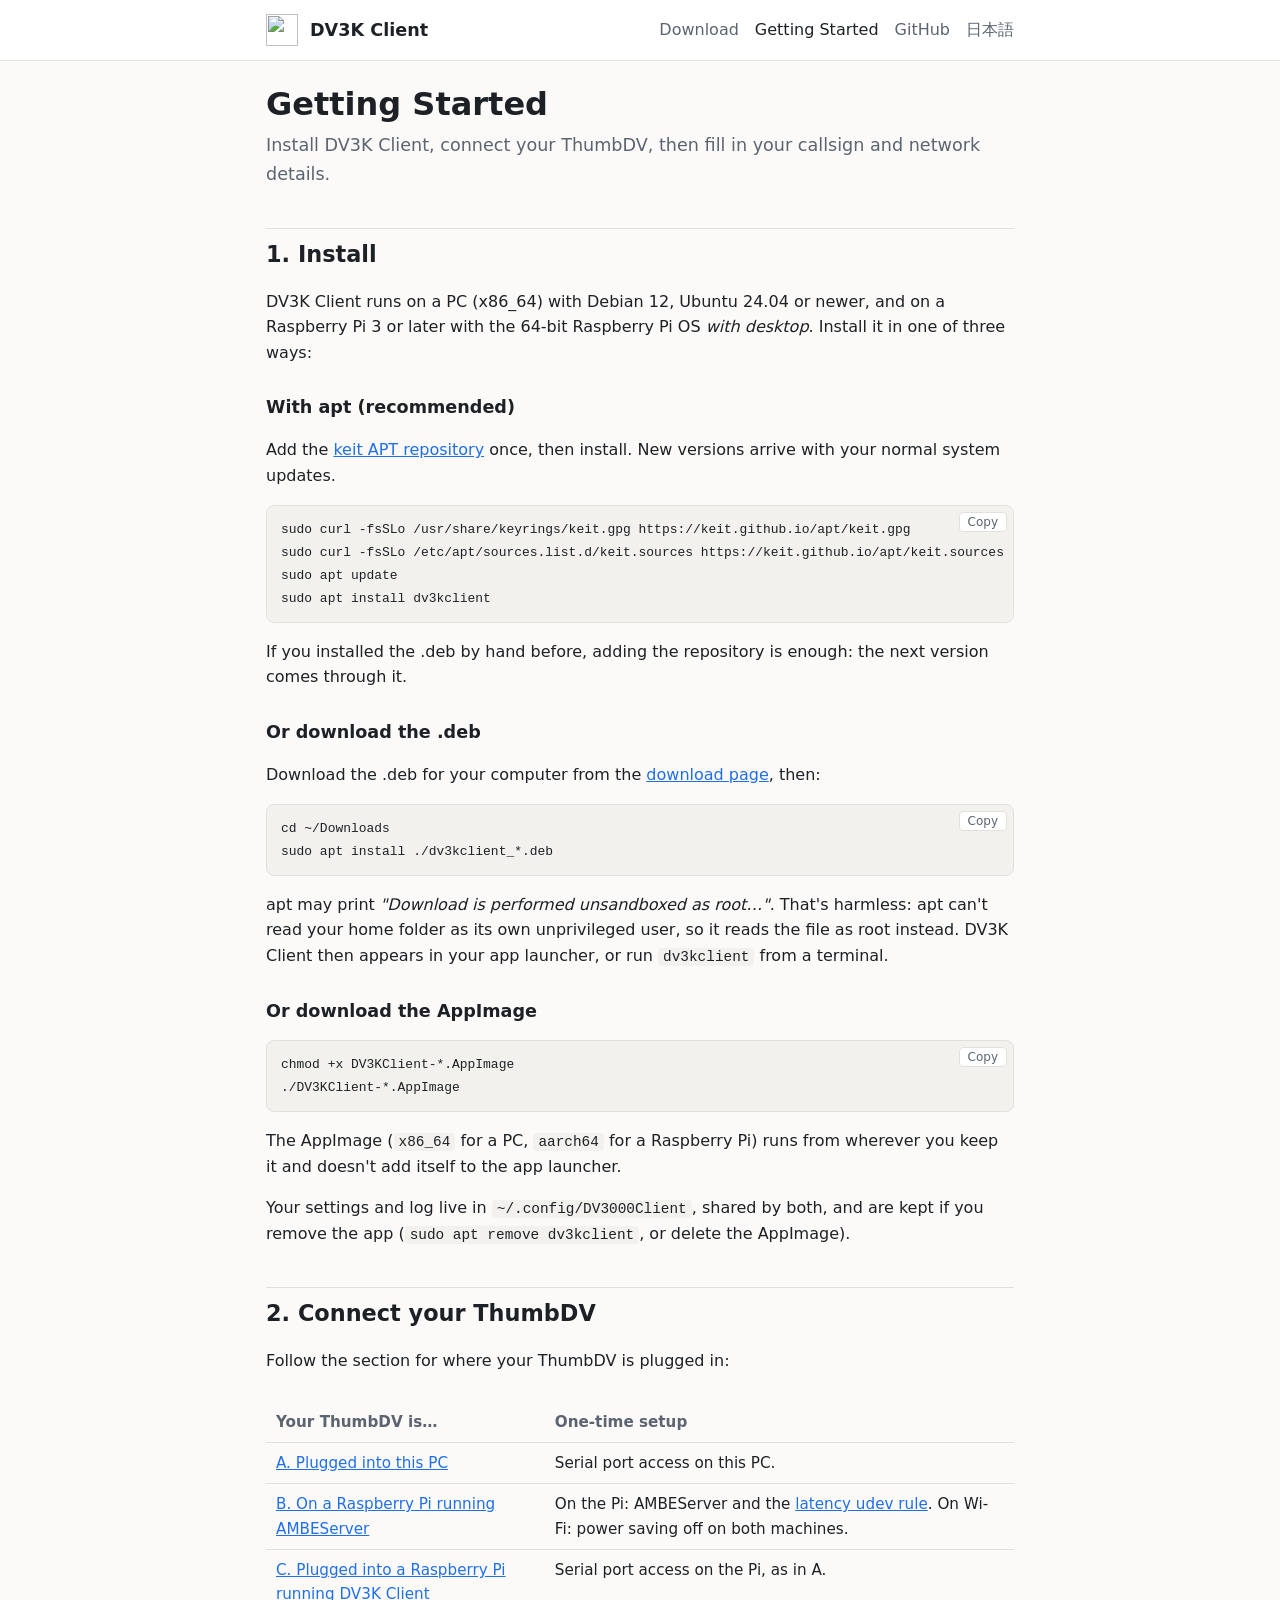
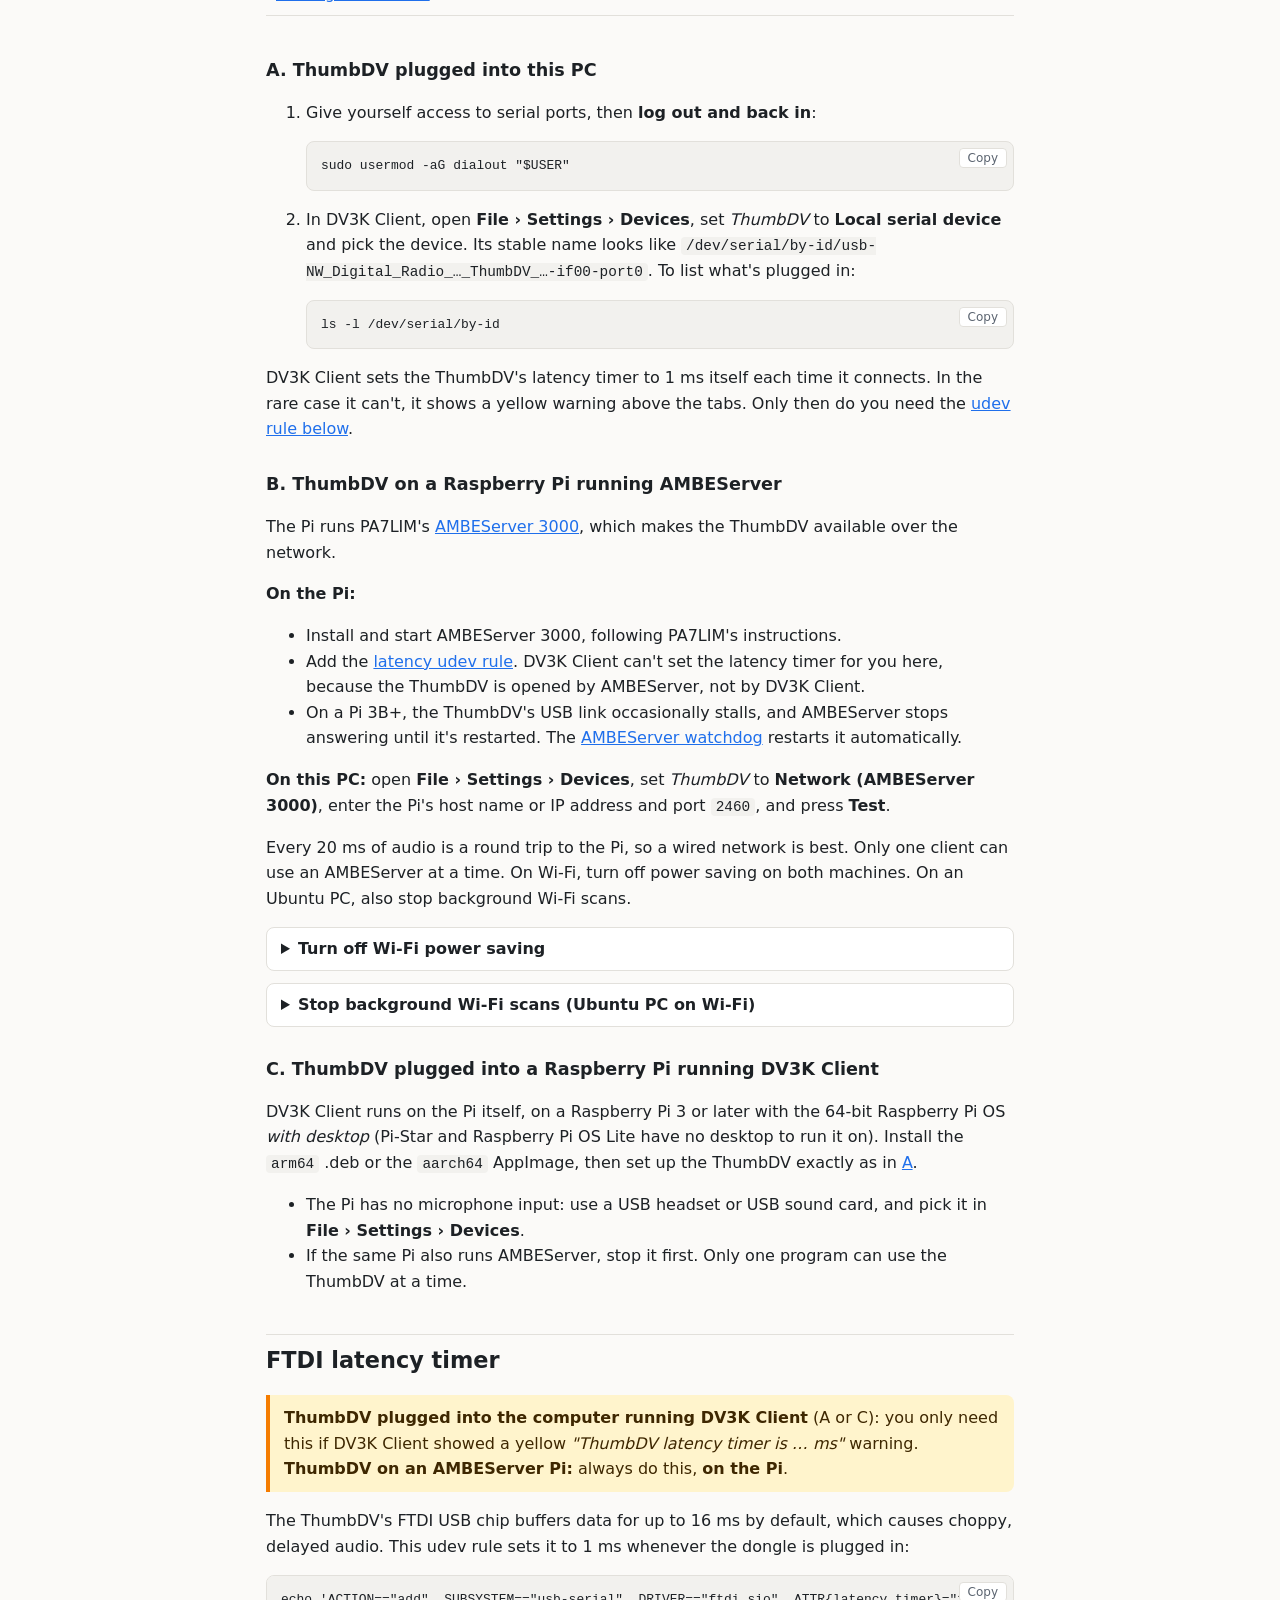
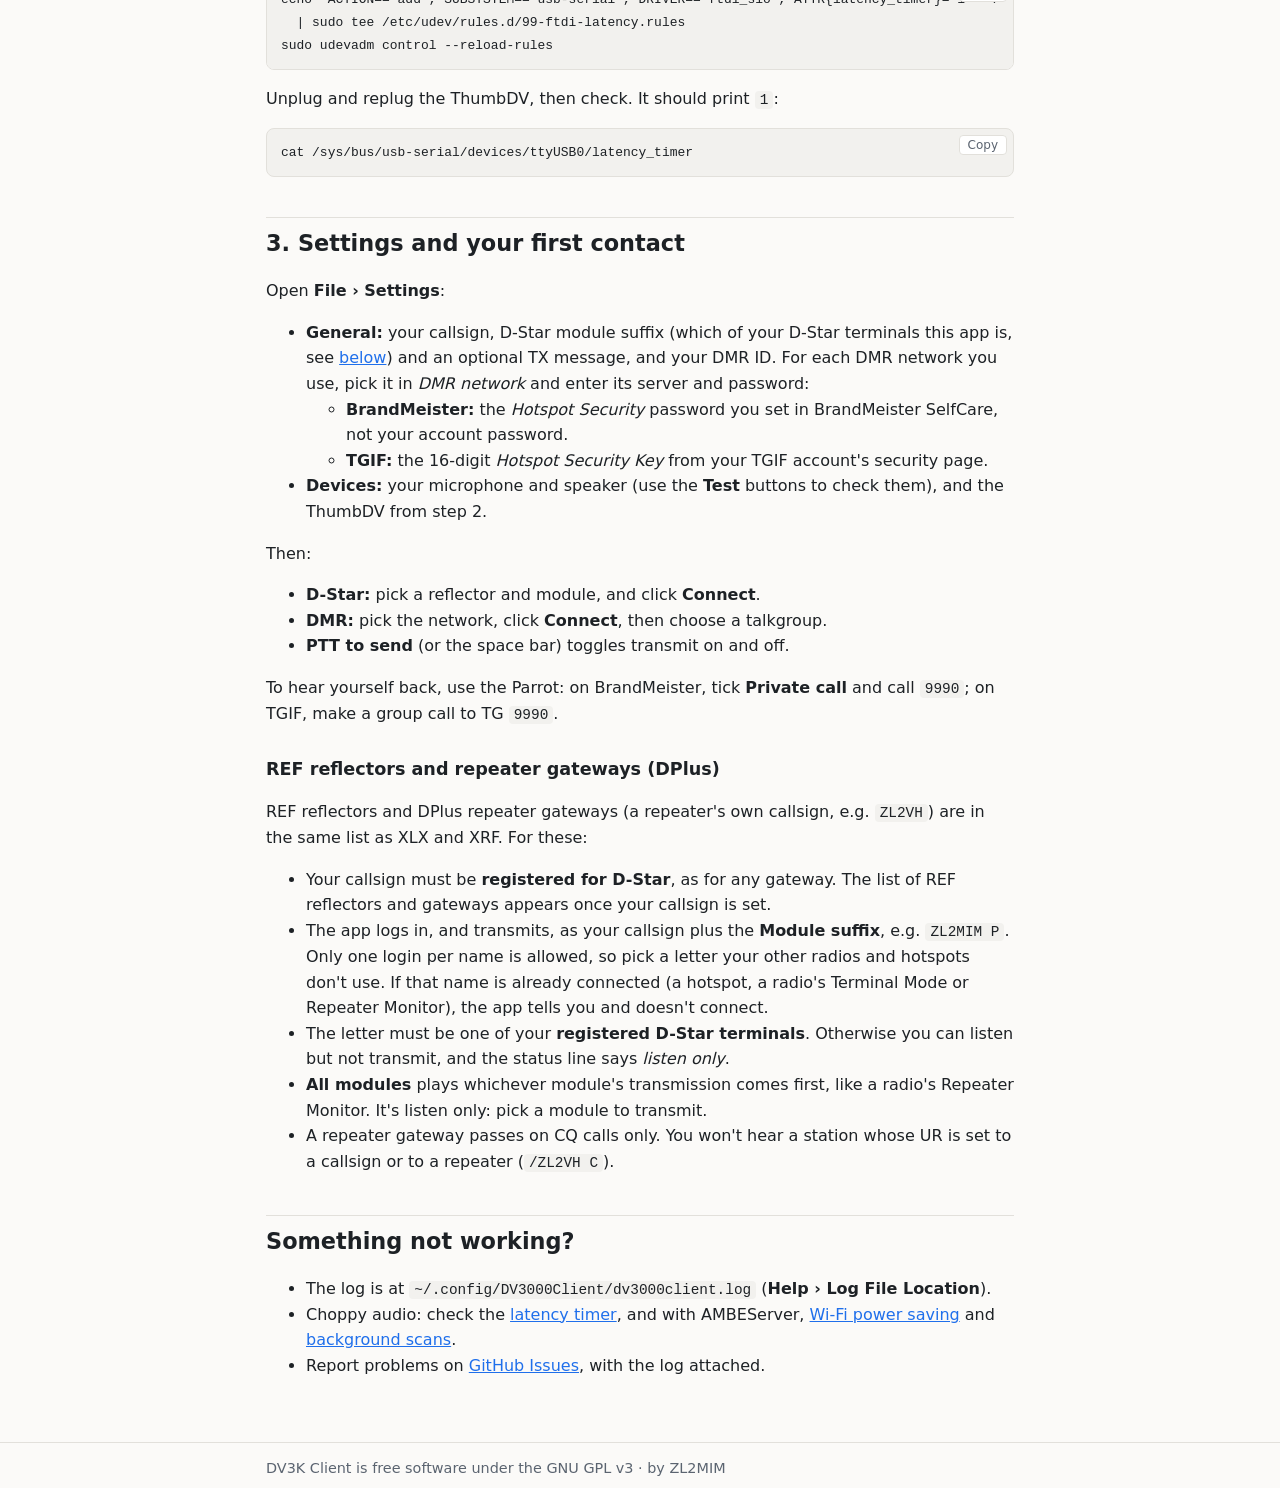
==== commit 46937e39: "Fix a crash on list refresh, accept typed names, document DPlus - Crash: the reflector list swapped " ====
--- a/site/getting-started.html
+++ b/site/getting-started.html
@@ -200,7 +200,8 @@
     <h2 id="settings">3. Settings and your first contact</h2>
     <p>Open <strong>File › Settings</strong>:</p>
     <ul>
-      <li><strong>General:</strong> your callsign and D-Star module letter, and your DMR ID. For
+      <li><strong>General:</strong> your callsign, D-Star module suffix (which of your D-Star
+        terminals this app is, see <a href="#dplus">below</a>) and an optional TX message, and your DMR ID. For
         each DMR network you use, pick it in <em>DMR network</em> and enter its server and
         password:
         <ul>
@@ -225,6 +226,26 @@
       call</strong> and call <code>9990</code>; on TGIF, make a group call to TG
       <code>9990</code>.</p>
 
+    <h3 id="dplus">REF reflectors and repeater gateways (DPlus)</h3>
+    <p>REF reflectors and DPlus repeater gateways (a repeater's own callsign, e.g.
+      <code>ZL2VH</code>) are in the same list as XLX and XRF. For these:</p>
+    <ul>
+      <li>Your callsign must be <strong>registered for D-Star</strong>, as for any gateway. The
+        list of REF reflectors and gateways appears once your callsign is set.</li>
+      <li>The app logs in, and transmits, as your callsign plus the <strong>Module
+        suffix</strong>, e.g. <code>ZL2MIM P</code>. Only one login per name is allowed, so pick
+        a letter your other radios and hotspots don't use. If that name is already connected (a
+        hotspot, a radio's Terminal Mode or Repeater Monitor), the app tells you and doesn't
+        connect.</li>
+      <li>The letter must be one of your <strong>registered D-Star terminals</strong>.
+        Otherwise you can listen but not transmit, and the status line says <em>listen
+        only</em>.</li>
+      <li><strong>All modules</strong> plays whichever module's transmission comes first, like
+        a radio's Repeater Monitor. It's listen only: pick a module to transmit.</li>
+      <li>A repeater gateway passes on CQ calls only. You won't hear a station whose UR is set
+        to a callsign or to a repeater (<code>/ZL2VH C</code>).</li>
+    </ul>
+
     <h2 id="help">Something not working?</h2>
     <ul>
       <li>The log is at <code>~/.config/DV3000Client/dv3000client.log</code>
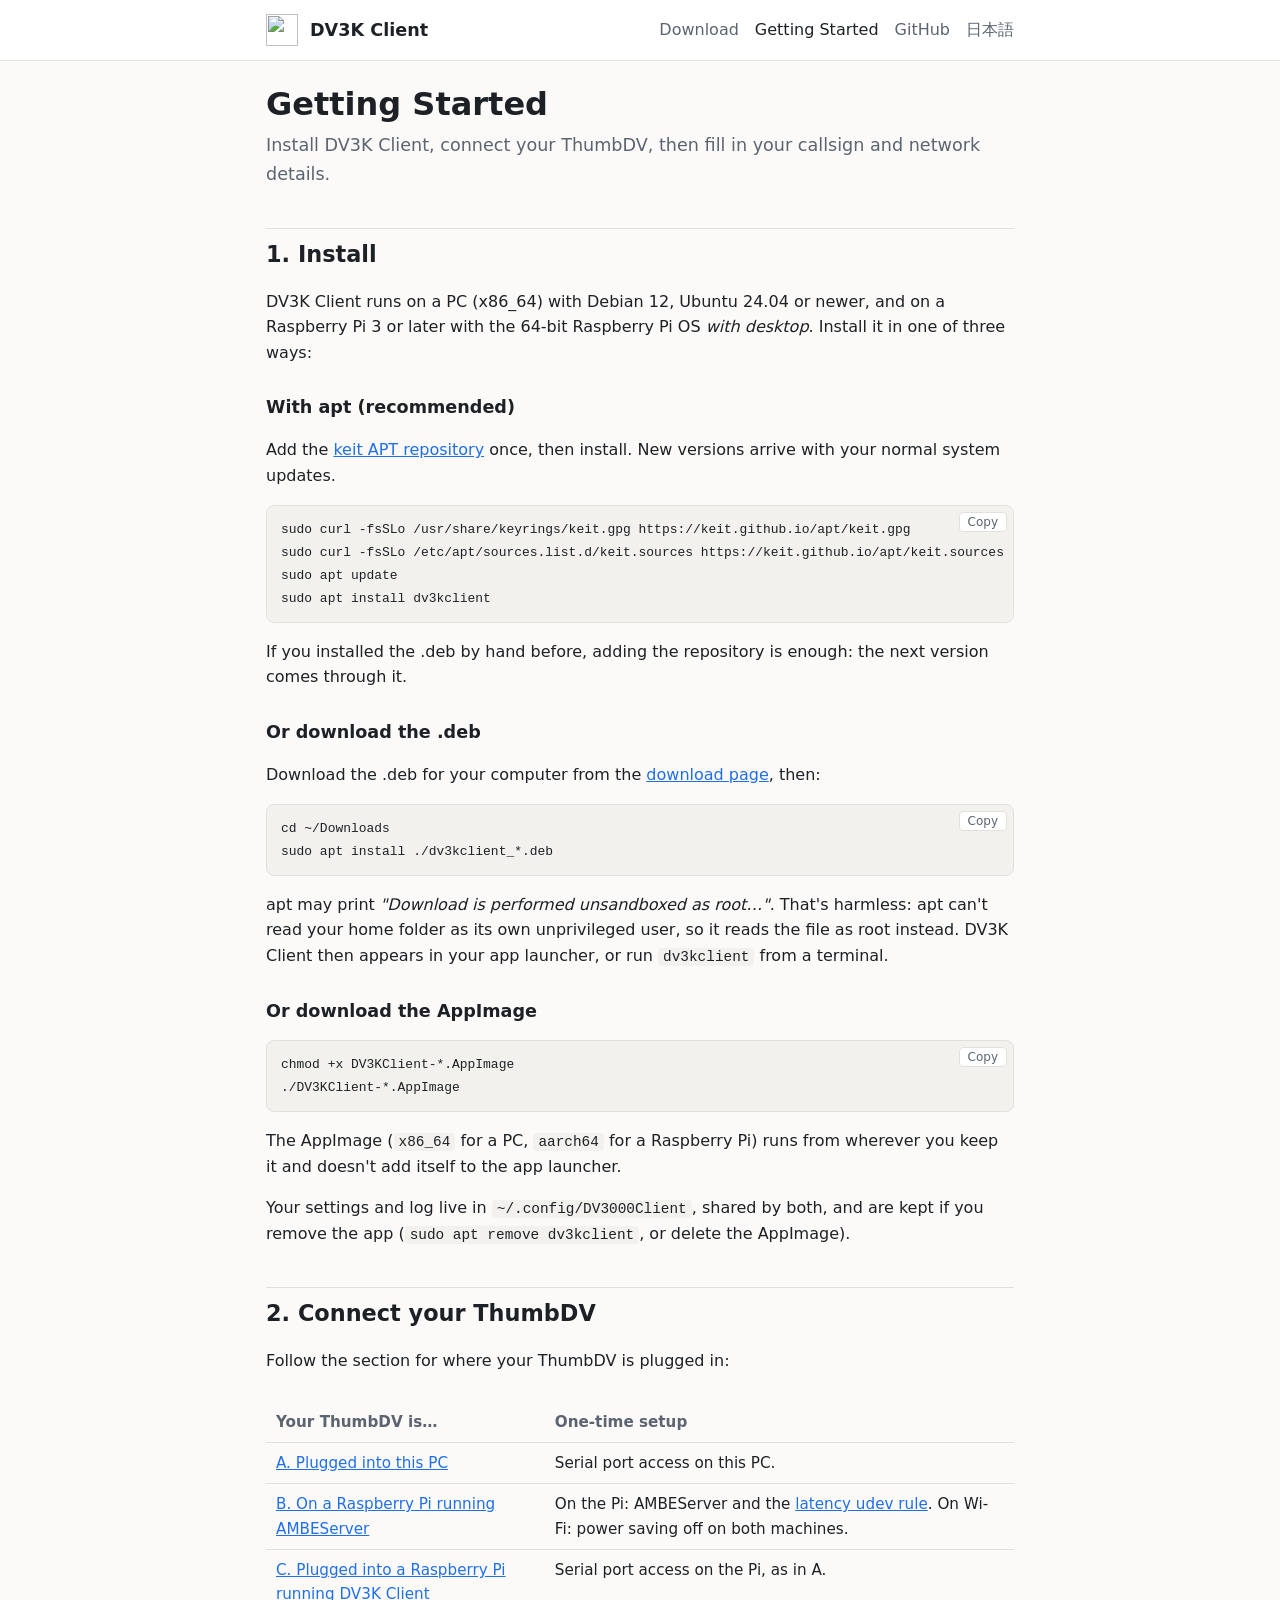
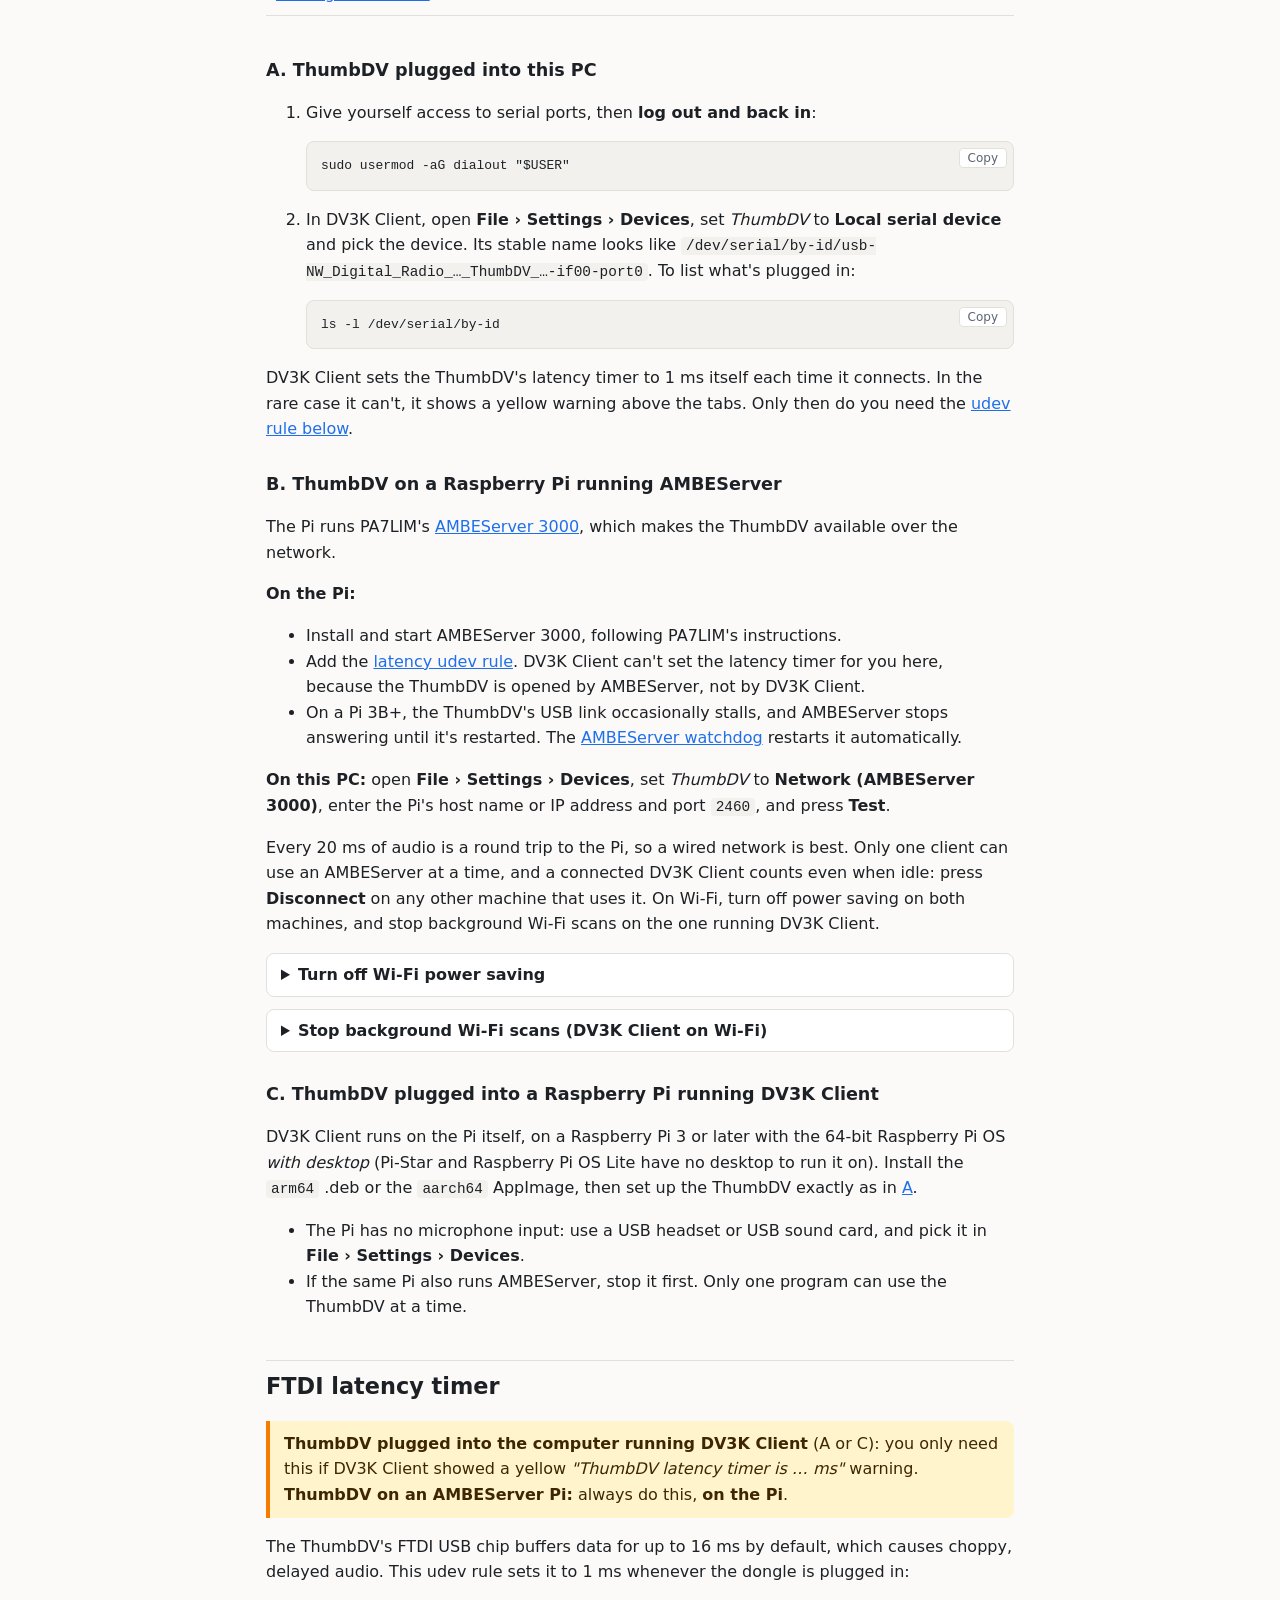
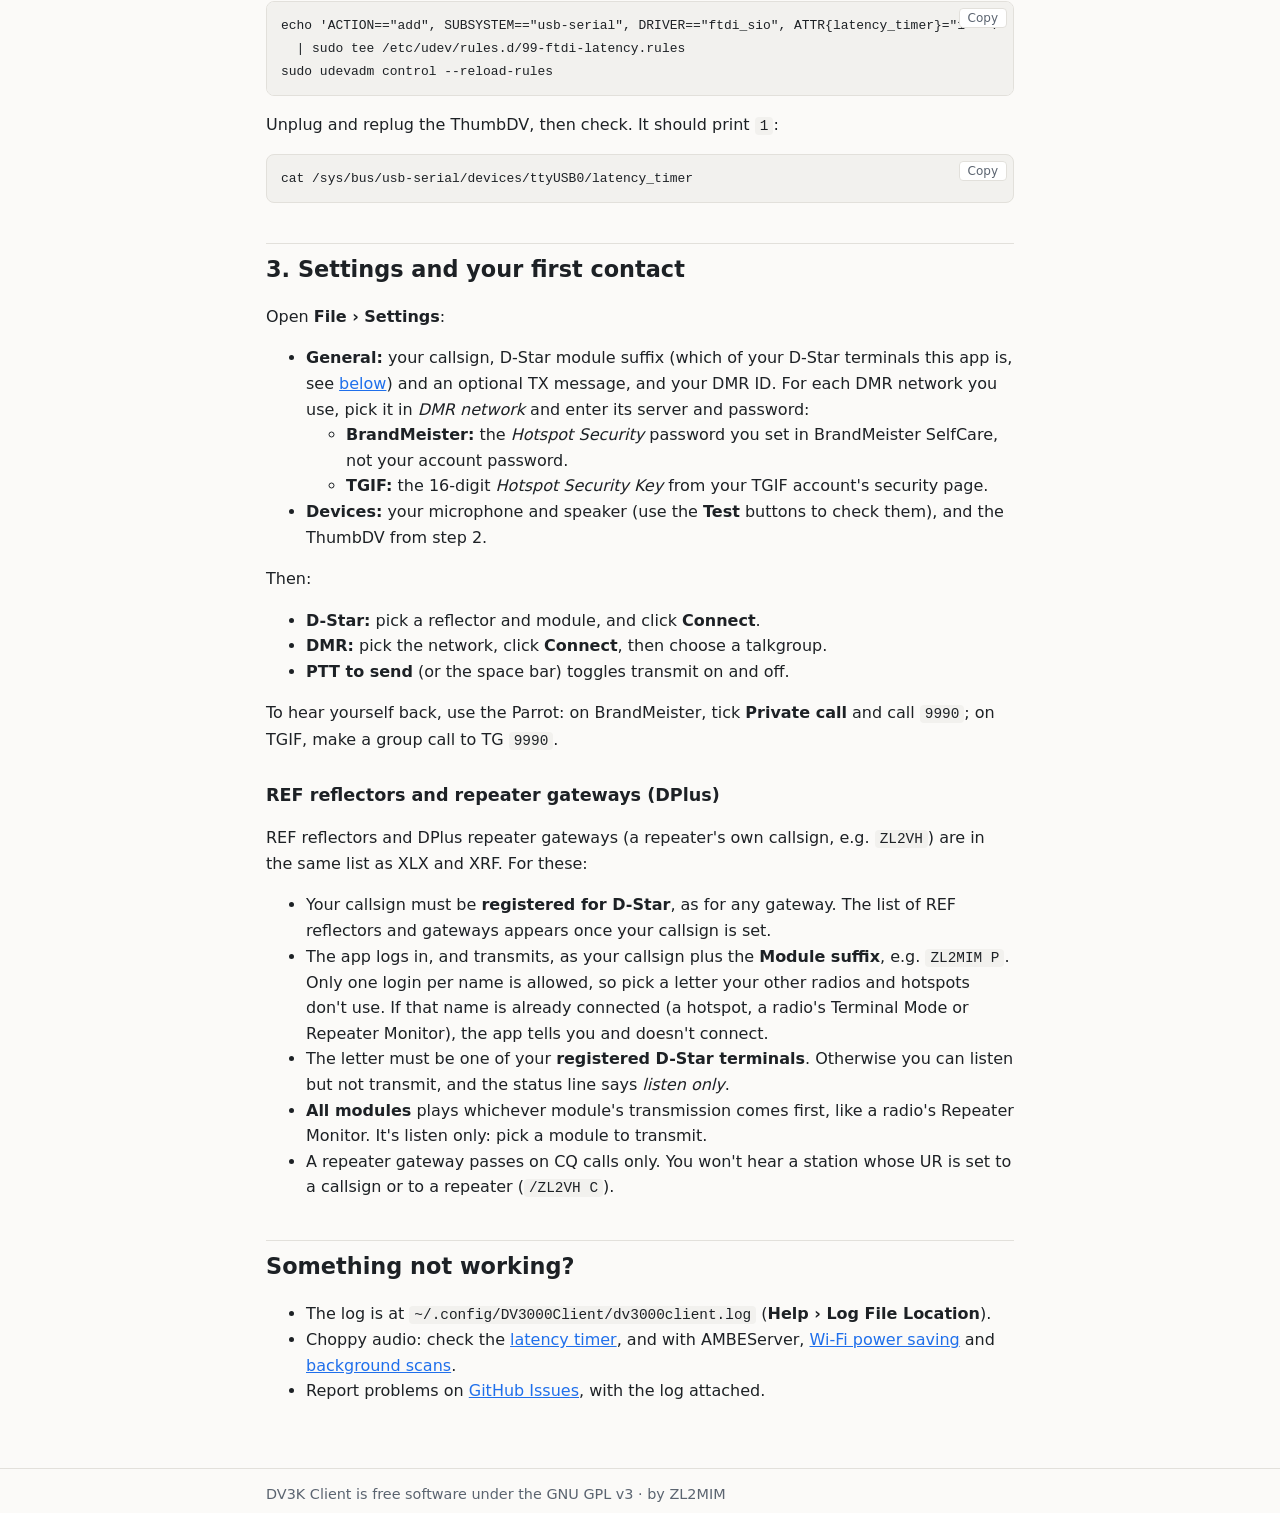
==== commit 97954738: "Docs: background Wi-Fi scans on Raspberry Pi OS, idle AMBEServer clients - Background Wi-Fi scans no" ====
--- a/site/getting-started.html
+++ b/site/getting-started.html
@@ -124,46 +124,58 @@
       <em>ThumbDV</em> to <strong>Network (AMBEServer 3000)</strong>, enter the Pi's host name or
       IP address and port <code>2460</code>, and press <strong>Test</strong>.</p>
     <p>Every 20&nbsp;ms of audio is a round trip to the Pi, so a wired network is best. Only
-      one client can use an AMBEServer at a time. On Wi-Fi, turn off power saving on both
-      machines. On an Ubuntu PC, also stop background Wi-Fi scans.</p>
+      one client can use an AMBEServer at a time, and a connected DV3K Client counts even when
+      idle: press <strong>Disconnect</strong> on any other machine that uses it. On Wi-Fi, turn
+      off power saving on both machines, and stop background Wi-Fi scans on the one running
+      DV3K Client.</p>
 
     <details id="wifi-powersave">
       <summary>Turn off Wi-Fi power saving</summary>
       <p>Power saving can hold packets for 100&nbsp;ms or more when traffic starts after a pause,
         which is exactly what pressing PTT does.</p>
-      <p><strong>Raspberry Pi</strong> (Raspberry Pi OS, Pi-Star):</p>
+      <p><strong>Ubuntu PC, or Raspberry Pi OS</strong> (Bookworm or later; both use
+        NetworkManager):</p>
+<pre><code>printf '[connection]\nwifi.powersave = 2\n' \
+  | sudo tee /etc/NetworkManager/conf.d/wifi-powersave-off.conf
+sudo systemctl restart NetworkManager</code></pre>
+      <p><strong>Pi-Star:</strong></p>
 <pre><code>echo 'ACTION=="add", SUBSYSTEM=="net", KERNEL=="wlan*", RUN+="/sbin/iw dev $env{INTERFACE} set power_save off"' \
   | sudo tee /etc/udev/rules.d/70-wifi-powersave-off.rules
 sudo reboot</code></pre>
-      <p><strong>Ubuntu PC</strong> (NetworkManager):</p>
-<pre><code>printf '[connection]\nwifi.powersave = 2\n' \
-  | sudo tee /etc/NetworkManager/conf.d/wifi-powersave-off.conf
-sudo systemctl restart NetworkManager</code></pre>
-      <p>Check with <code>iw dev &lt;interface&gt; get power_save</code>. <code>iw dev</code>
-        lists the interface names.</p>
+      <p>Check with <code>/sbin/iwconfig</code> (Raspberry Pi OS, Pi-Star), which should show
+        <code>Power Management:off</code>, or <code>iw dev &lt;interface&gt; get power_save</code>
+        on Ubuntu (<code>iw dev</code> lists the interface names). If DV3K Client runs on a
+        Raspberry Pi and uses AMBEServer on another, turn it off on both.</p>
     </details>
 
     <details id="wifi-scans">
-      <summary>Stop background Wi-Fi scans (Ubuntu PC on Wi-Fi)</summary>
+      <summary>Stop background Wi-Fi scans (DV3K Client on Wi-Fi)</summary>
       <p>Every few minutes the Wi-Fi card scans all channels, which takes it off your
-        network for about 9 seconds and breaks up audio for 10–20 seconds. On a GNOME desktop
-        two things trigger these scans, and both need turning off:</p>
+        network for seconds at a time and breaks up the audio. On an Ubuntu (GNOME) desktop two
+        things trigger these scans, and both need turning off. On Raspberry Pi OS only the
+        second applies.</p>
       <ol>
         <li>
-          <p><strong>Location Services</strong> (Settings › Privacy &amp; Security). Features that
+          <p><strong>Location Services</strong> (Ubuntu: Settings › Privacy &amp; Security). Features that
             use your location stop working, e.g. Night Light's automatic schedule.</p>
 <pre><code>gsettings set org.gnome.system.location enabled false</code></pre>
         </li>
         <li>
           <p><strong>NetworkManager's roaming scan</strong>, which stops when the connection is
-            locked to your access point. The PC then won't switch access points by itself, so
-            skip this on a mesh network or a laptop that moves around. Replace
-            <code>MyWiFi</code> with your connection's name from
-            <code>nmcli connection show</code>:</p>
-<pre><code>iw dev | grep Interface                 # e.g. wlp1s0
+            locked to the access point it's using. Replace <code>MyWiFi</code> with your
+            connection's name from <code>nmcli connection show</code>:</p>
+<pre><code># the access point's address, xx:xx:xx:xx:xx:xx -- Ubuntu:
+iw dev | grep Interface                  # e.g. wlp1s0
 iw dev wlp1s0 link | head -1             # Connected to xx:xx:xx:xx:xx:xx
-nmcli connection modify MyWiFi 802-11-wireless.bssid xx:xx:xx:xx:xx:xx
-nmcli connection up MyWiFi</code></pre>
+# ...or Raspberry Pi OS:
+/sbin/iwconfig wlan0 | grep "Access Point"
+
+sudo nmcli connection modify MyWiFi 802-11-wireless.bssid xx:xx:xx:xx:xx:xx
+sudo nmcli connection up MyWiFi</code></pre>
+          <p>The machine then stays on that access point. That's fine for one that stays put,
+            even on a mesh network, but before moving it somewhere that access point doesn't
+            reach, clear the lock (the same command with <code>""</code> as the address) or it
+            won't connect at all. Then lock it to the access point it picks there.</p>
         </li>
       </ol>
     </details>
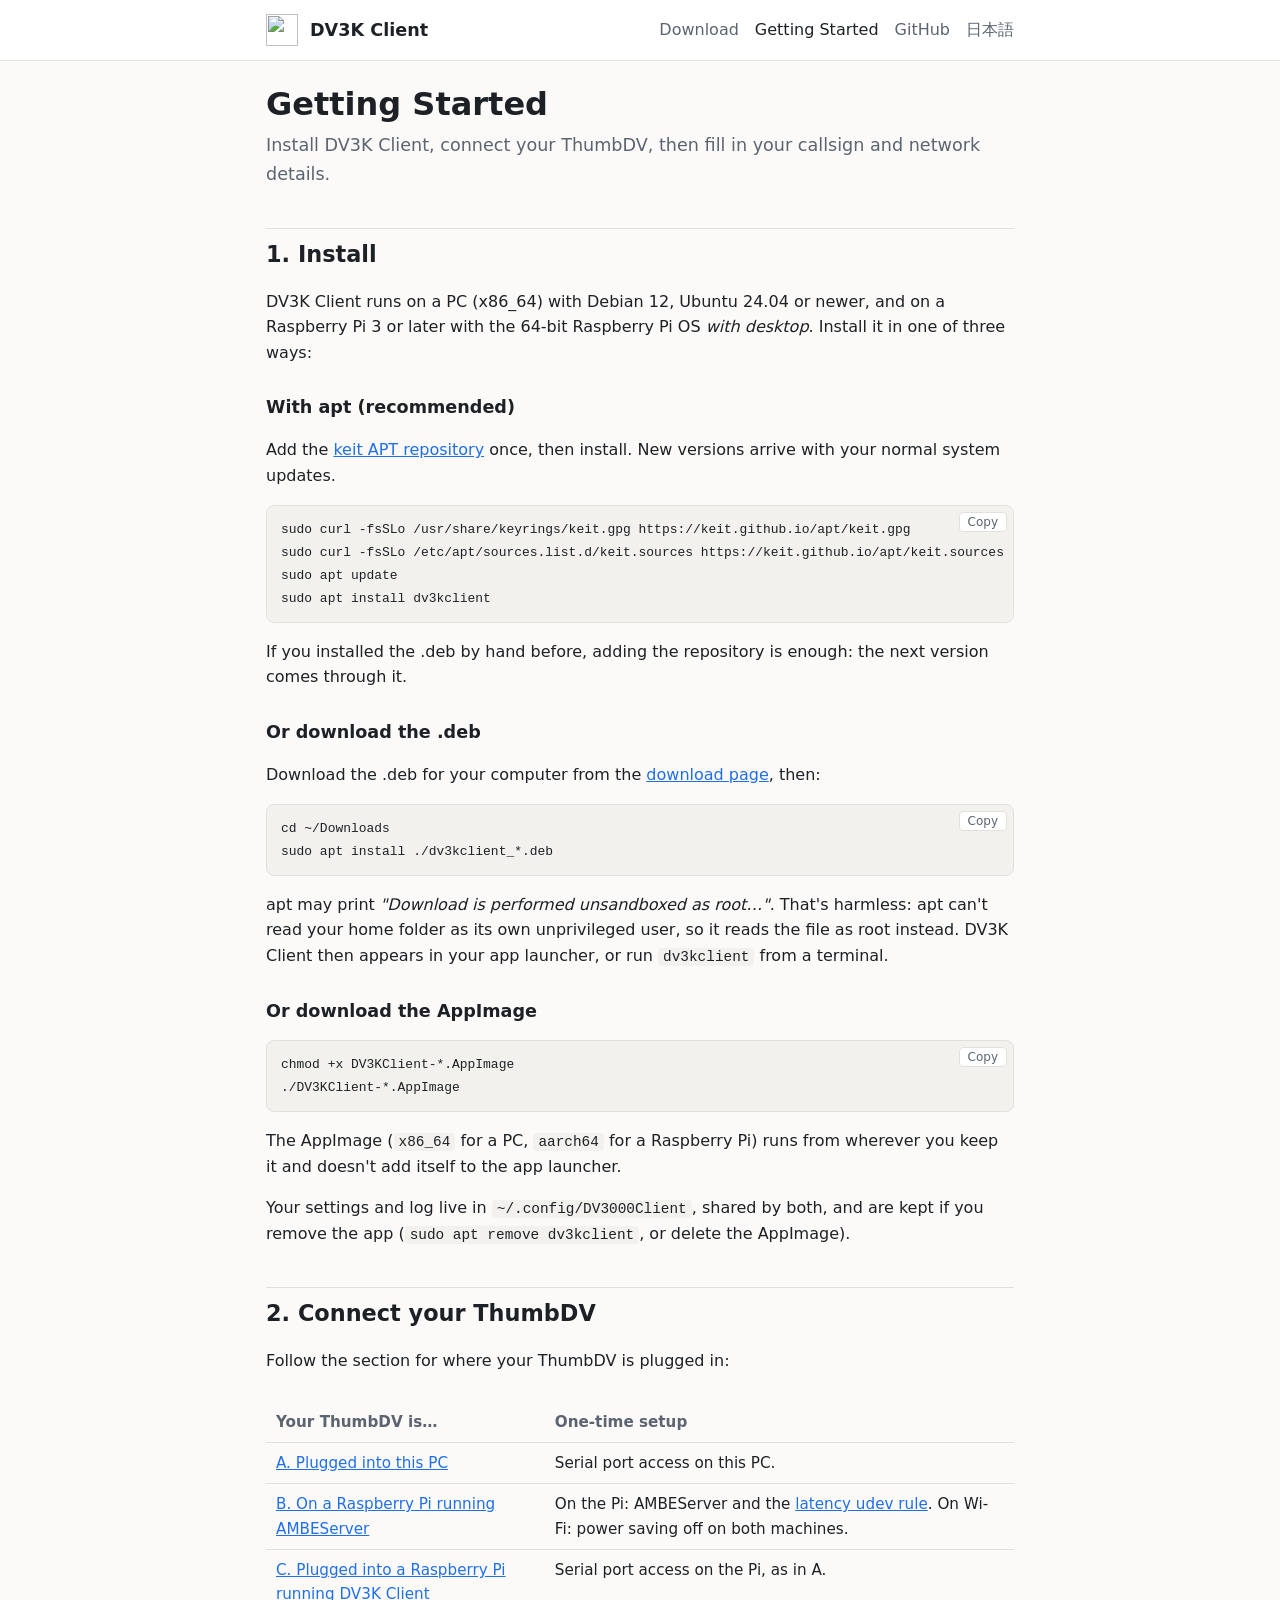
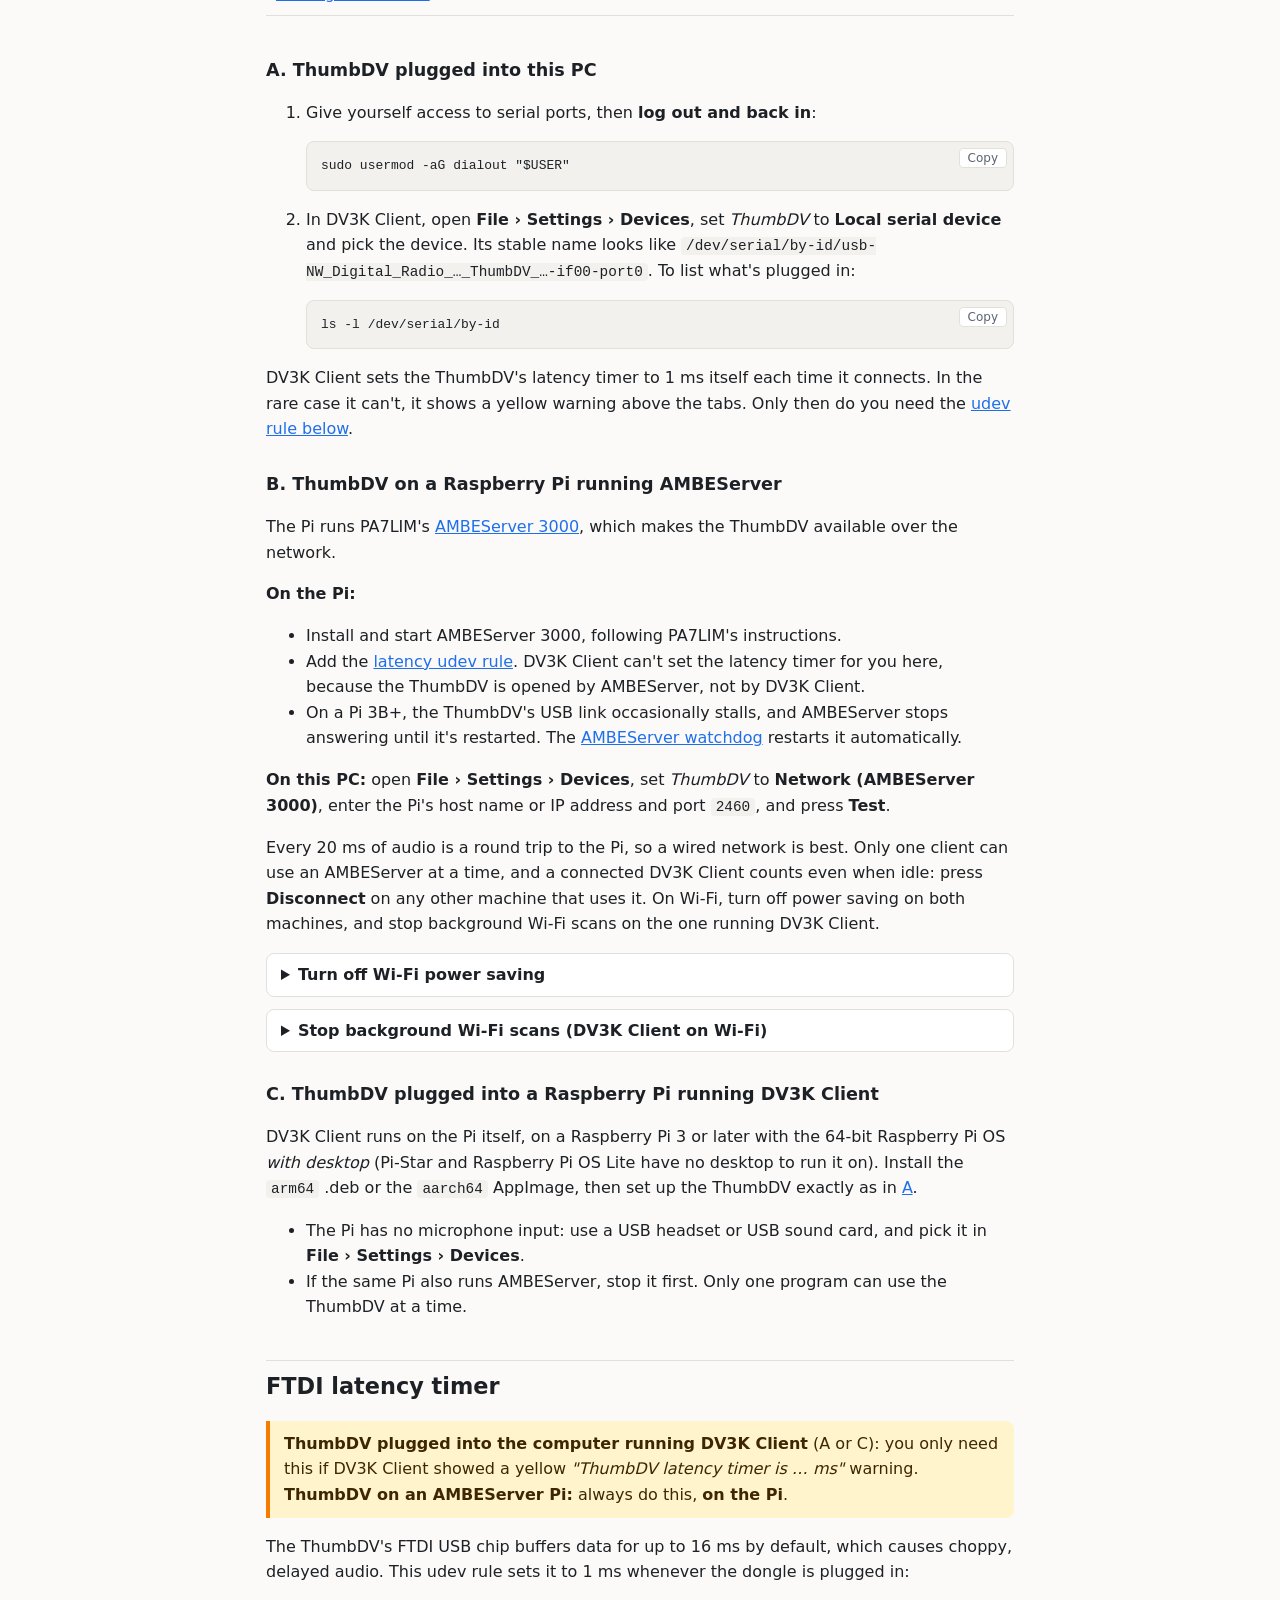
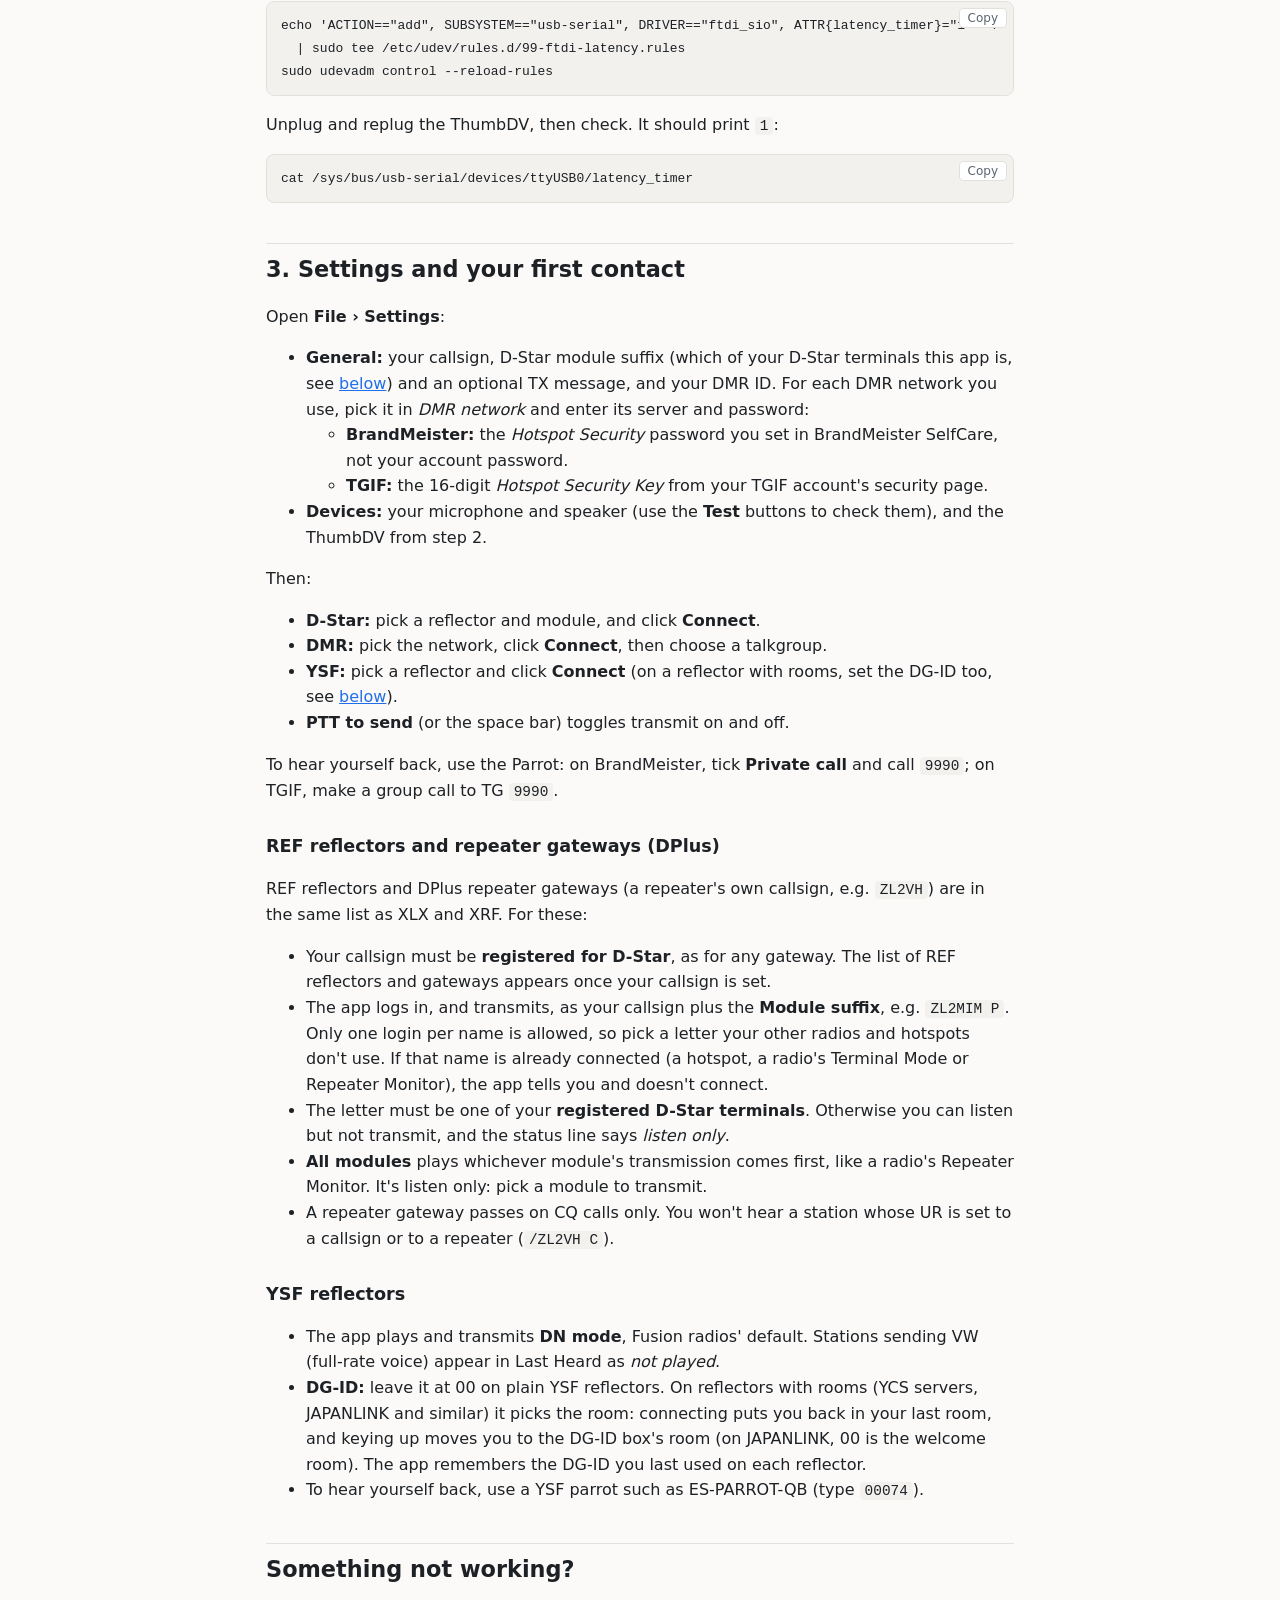
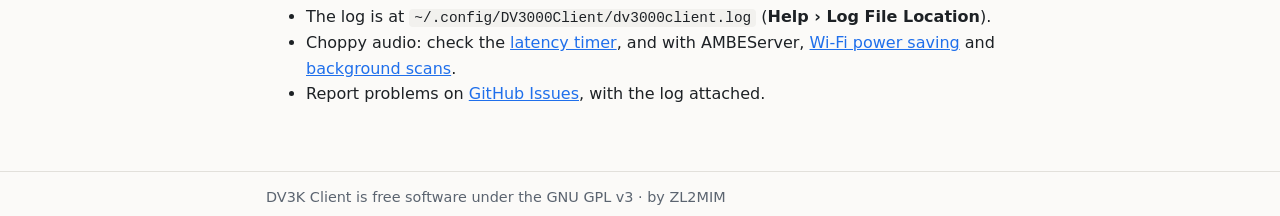
==== commit 77f09699: "Document YSF support README (EN/JA): YSF in the intro and features, a YSF section (DN mode only, DG-" ====
--- a/site/getting-started.html
+++ b/site/getting-started.html
@@ -232,6 +232,8 @@
         <strong>Connect</strong>.</li>
       <li><strong>DMR:</strong> pick the network, click <strong>Connect</strong>, then choose a
         talkgroup.</li>
+      <li><strong>YSF:</strong> pick a reflector and click <strong>Connect</strong> (on a reflector
+        with rooms, set the DG-ID too, see <a href="#ysf">below</a>).</li>
       <li><strong>PTT to send</strong> (or the space bar) toggles transmit on and off.</li>
     </ul>
     <p>To hear yourself back, use the Parrot: on BrandMeister, tick <strong>Private
@@ -258,6 +260,18 @@
         to a callsign or to a repeater (<code>/ZL2VH C</code>).</li>
     </ul>
 
+    <h3 id="ysf">YSF reflectors</h3>
+    <ul>
+      <li>The app plays and transmits <strong>DN mode</strong>, Fusion radios' default. Stations
+        sending VW (full-rate voice) appear in Last Heard as <em>not played</em>.</li>
+      <li><strong>DG-ID:</strong> leave it at 00 on plain YSF reflectors. On reflectors with
+        rooms (YCS servers, JAPANLINK and similar) it picks the room: connecting puts you back in
+        your last room, and keying up moves you to the DG-ID box's room (on JAPANLINK, 00 is
+        the welcome room). The app remembers the DG-ID you last used on each reflector.</li>
+      <li>To hear yourself back, use a YSF parrot such as ES-PARROT-QB (type
+        <code>00074</code>).</li>
+    </ul>
+
     <h2 id="help">Something not working?</h2>
     <ul>
       <li>The log is at <code>~/.config/DV3000Client/dv3000client.log</code>
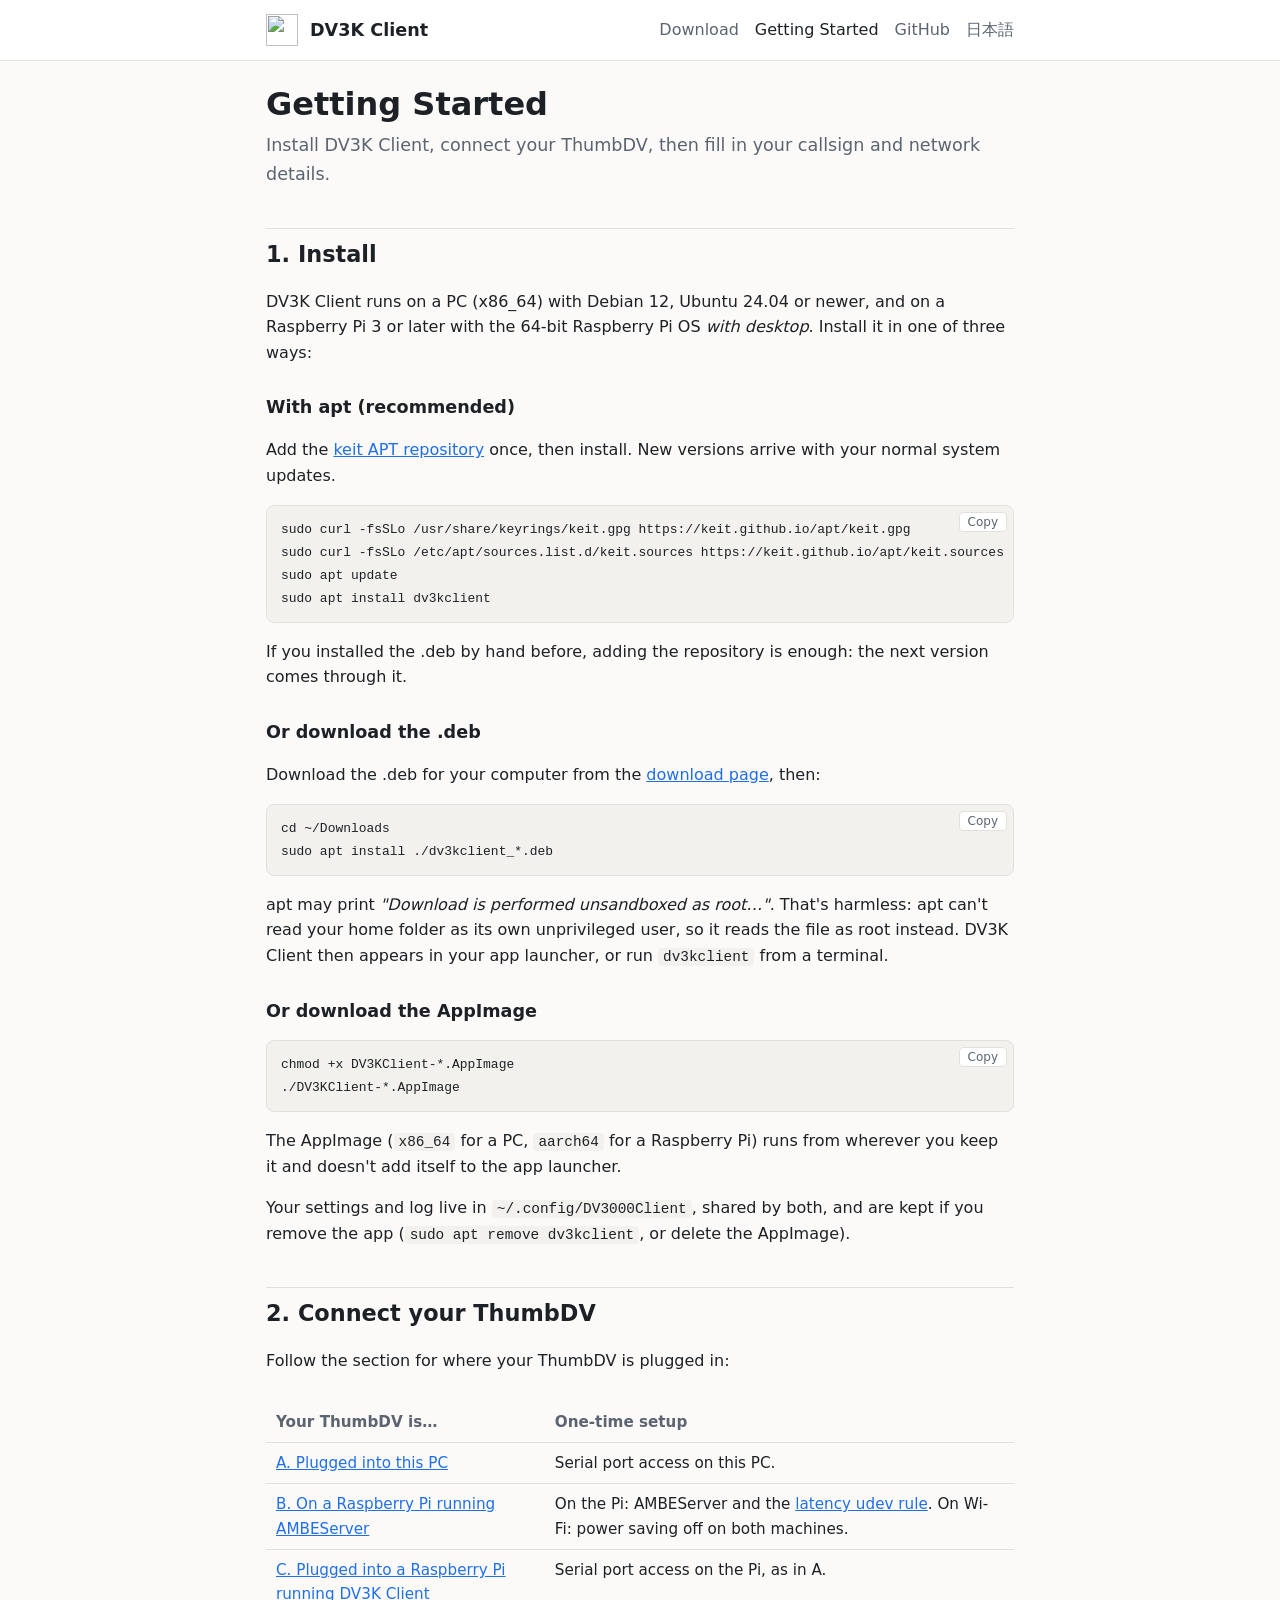
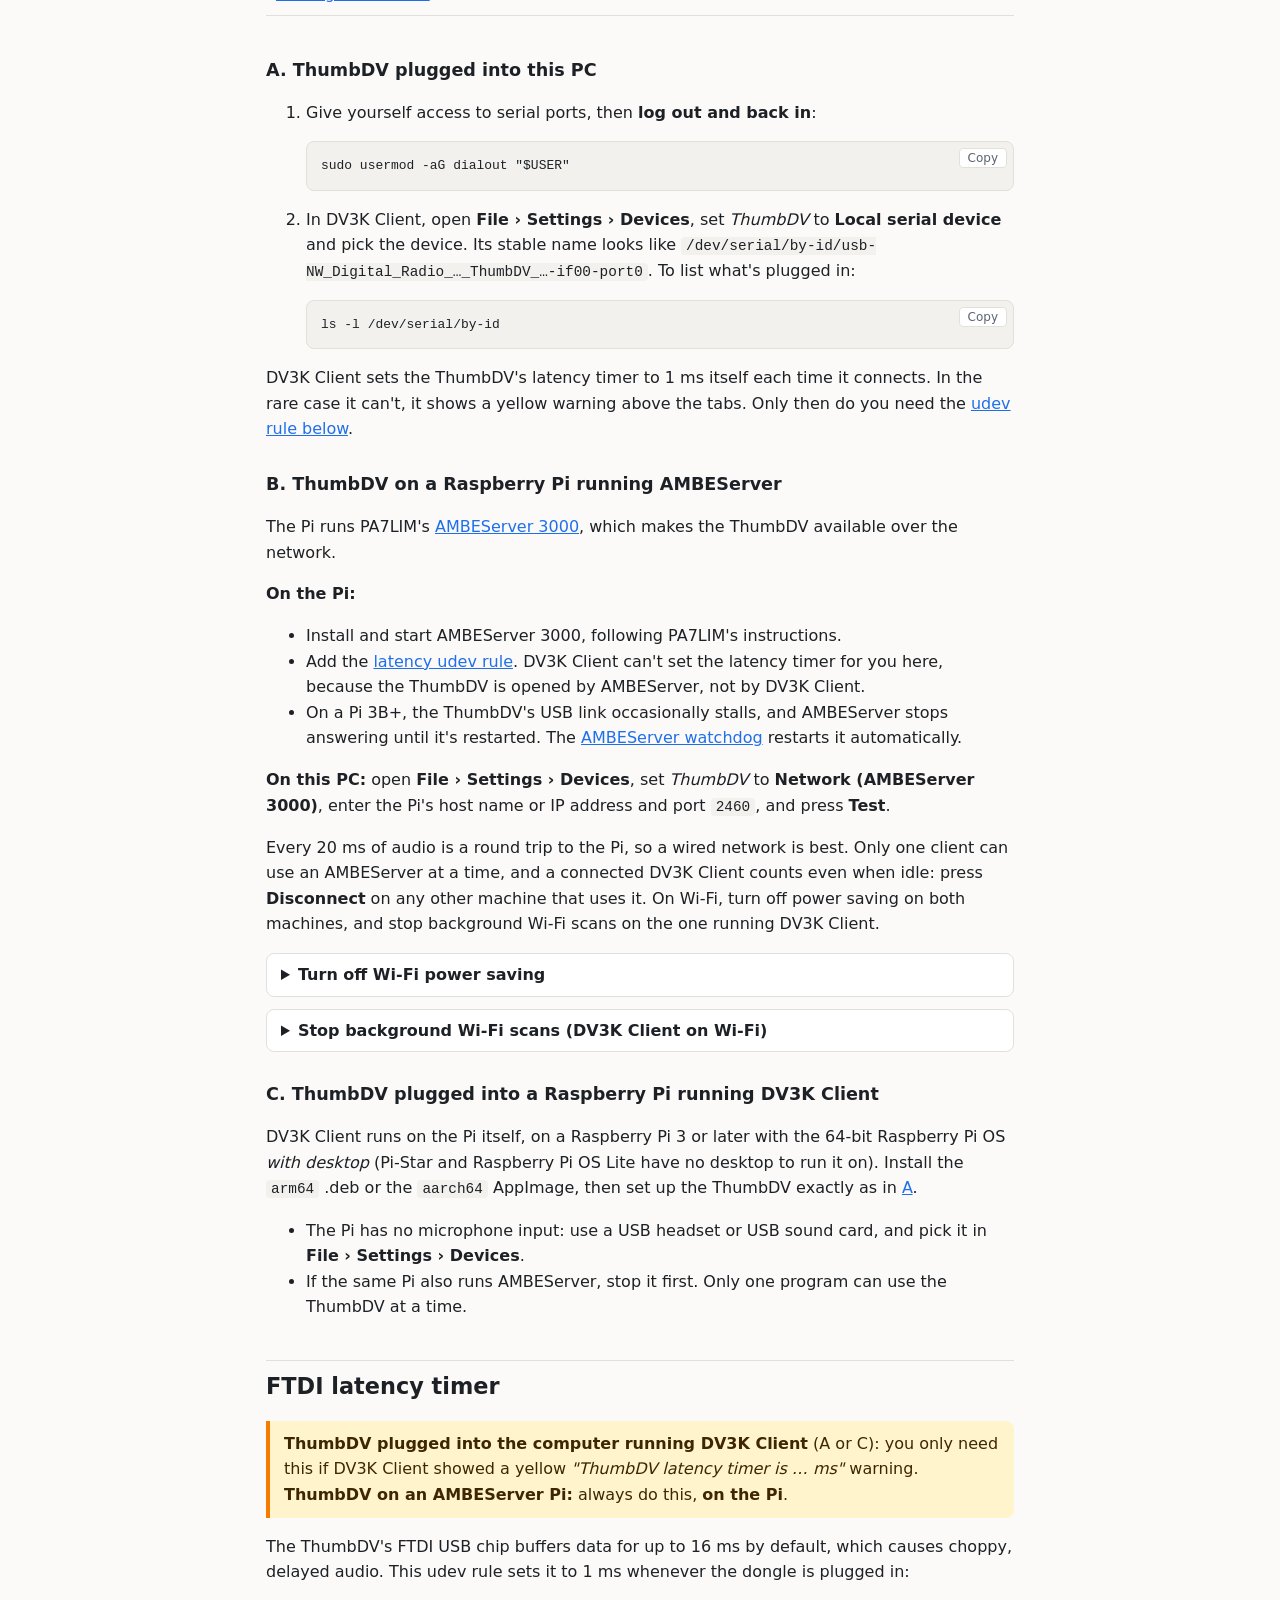
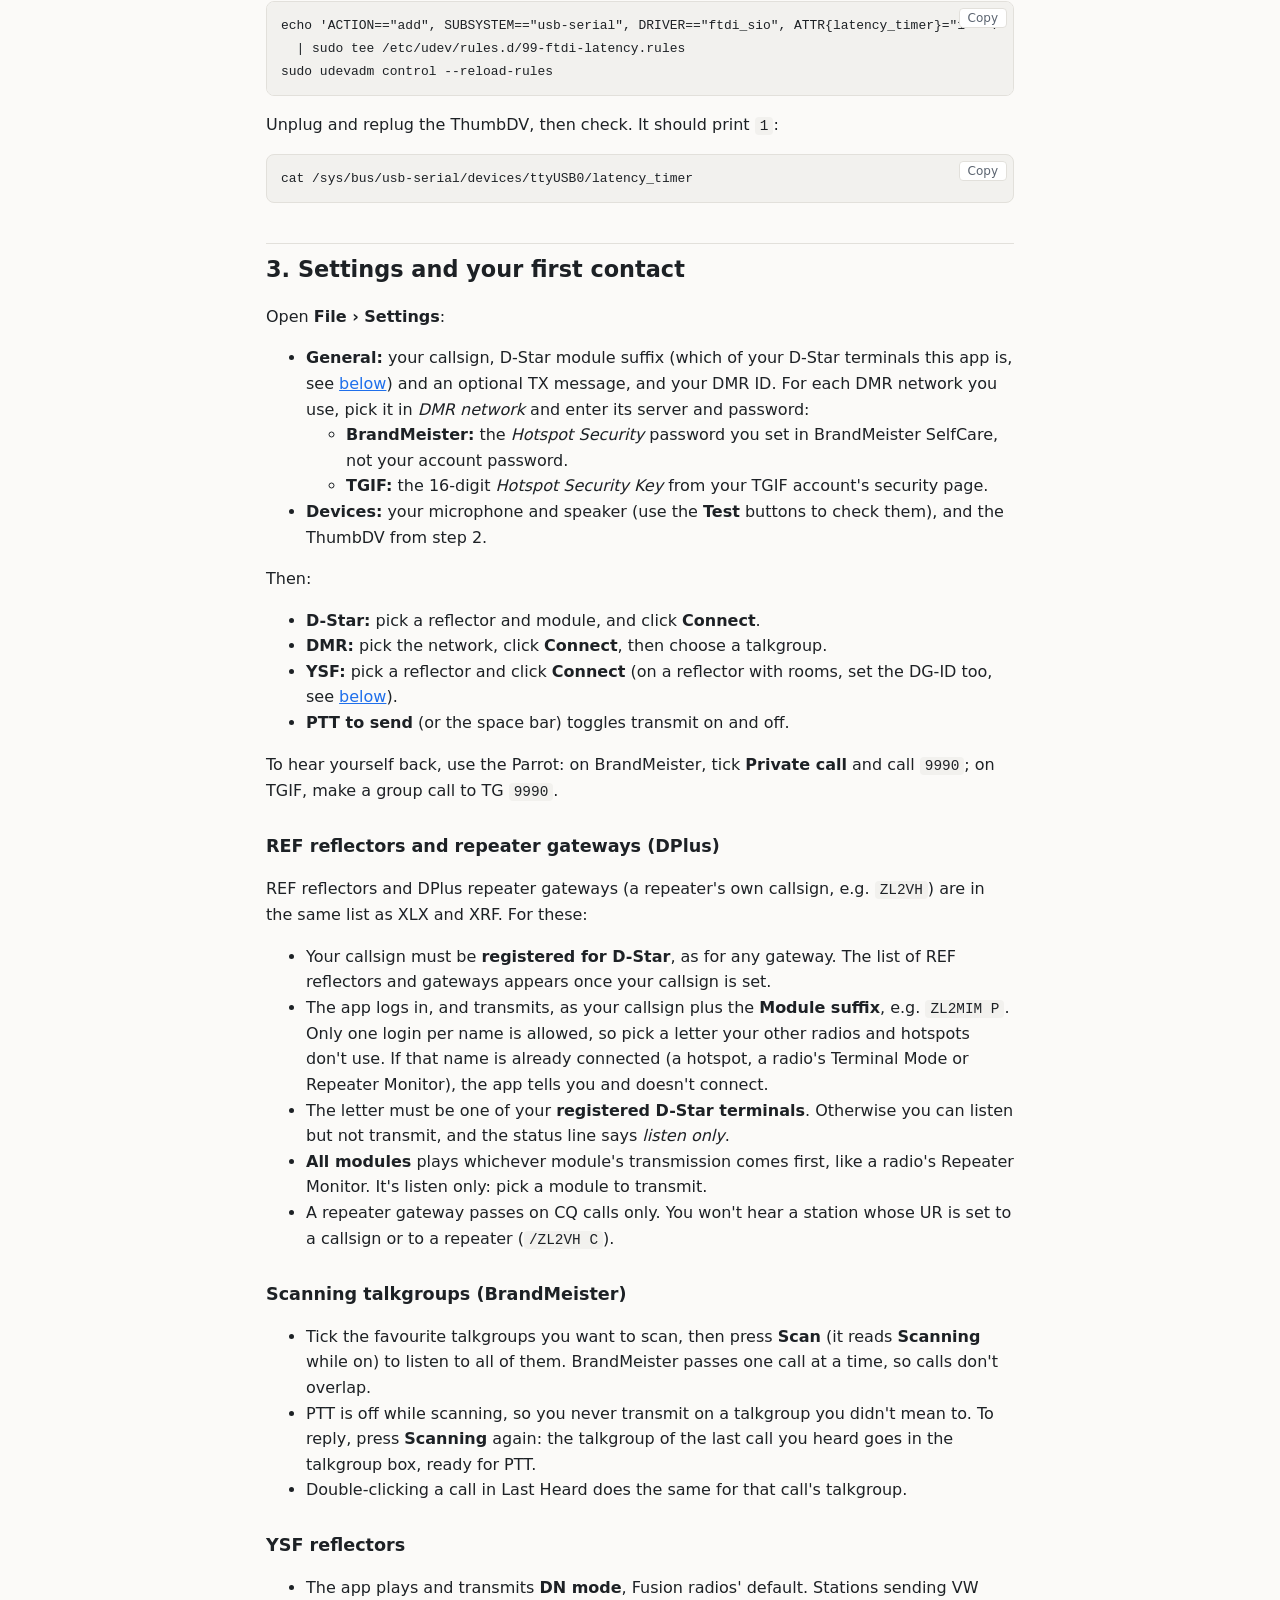
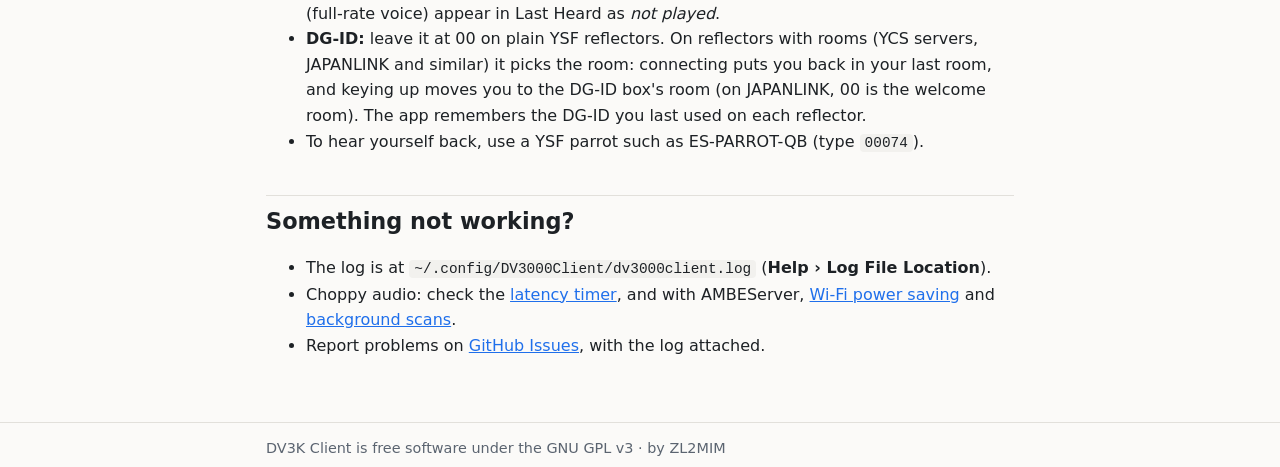
==== commit 9ee016de: "Document talkgroup scanning Co-Authored-By: Claude Opus 5.5 <noreply@anthropic.com>" ====
--- a/site/getting-started.html
+++ b/site/getting-started.html
@@ -260,6 +260,17 @@
         to a callsign or to a repeater (<code>/ZL2VH C</code>).</li>
     </ul>
 
+    <h3 id="scan">Scanning talkgroups (BrandMeister)</h3>
+    <ul>
+      <li>Tick the favourite talkgroups you want to scan, then press <strong>Scan</strong> (it
+        reads <strong>Scanning</strong> while on) to listen to all of them. BrandMeister passes
+        one call at a time, so calls don't overlap.</li>
+      <li>PTT is off while scanning, so you never transmit on a talkgroup you didn't mean to.
+        To reply, press <strong>Scanning</strong> again: the talkgroup of the last call you
+        heard goes in the talkgroup box, ready for PTT.</li>
+      <li>Double-clicking a call in Last Heard does the same for that call's talkgroup.</li>
+    </ul>
+
     <h3 id="ysf">YSF reflectors</h3>
     <ul>
       <li>The app plays and transmits <strong>DN mode</strong>, Fusion radios' default. Stations
